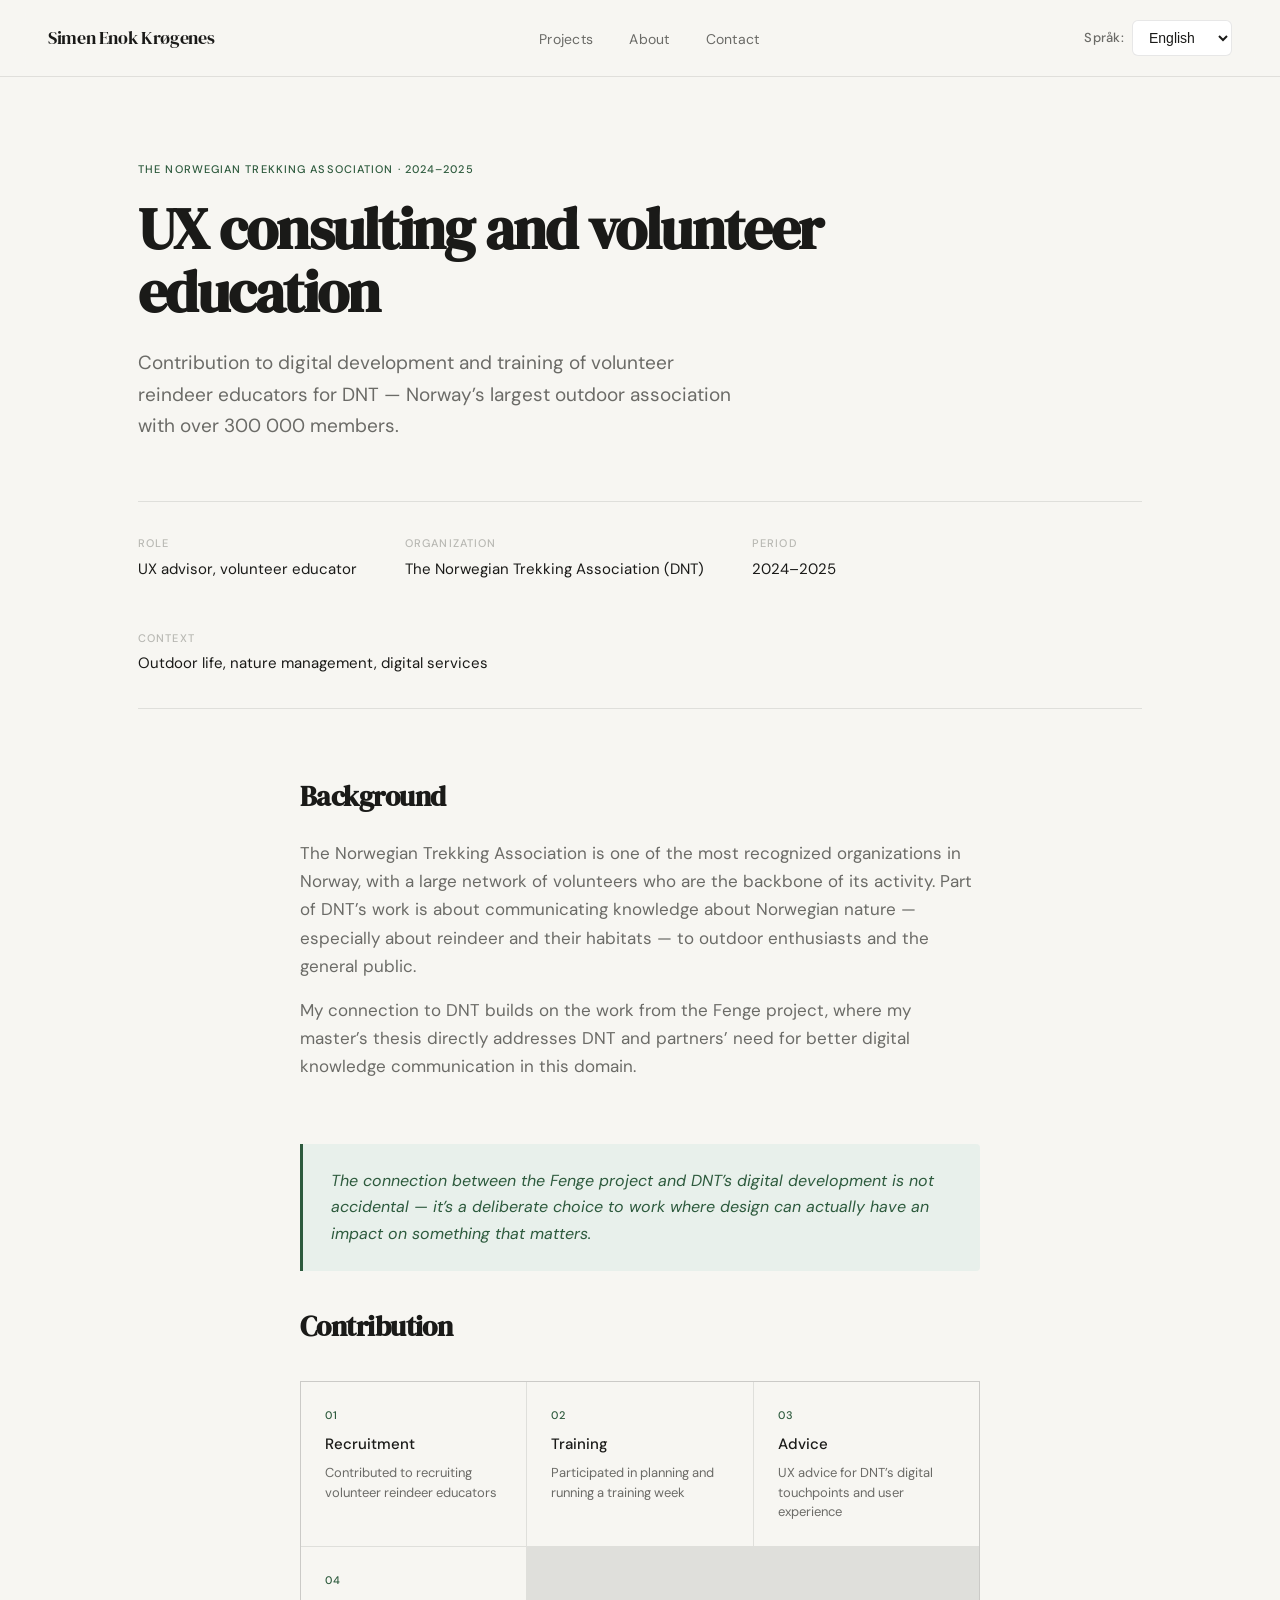
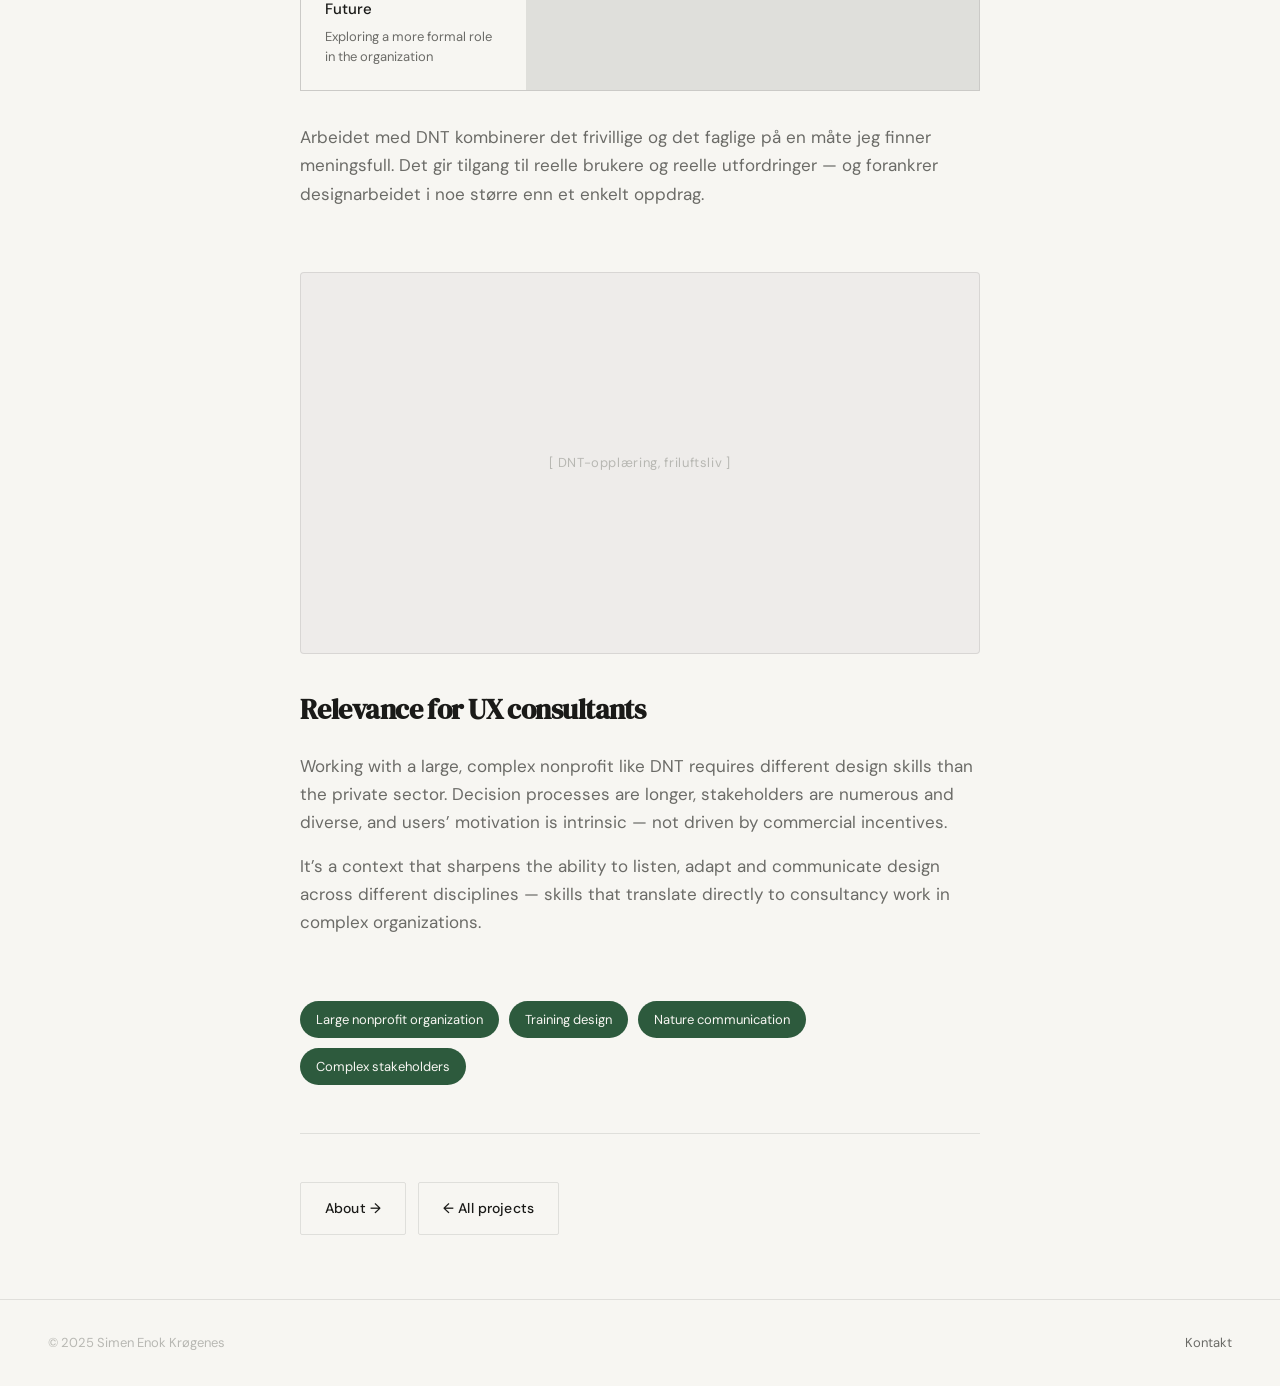
==== dnt.html @ 390863fd "Make language switcher more visible with label and larger select" ====
<!DOCTYPE html>
<html lang="no">
<head>
  <meta charset="UTF-8">
  <meta name="viewport" content="width=device-width, initial-scale=1.0">
  <title data-i18n="case.dnt.title">DNT — Simen Enok Krøgenes</title>
  <link rel="stylesheet" href="style.css">
  <script src="i18n.js" defer></script>
</head>
<body>

<nav>
  <a href="index.html" class="nav-logo">Simen Enok Krøgenes</a>
  <ul class="nav-links">
    <li><a href="index.html" data-i18n="nav.projects">Prosjekter</a></li>
    <li><a href="om-meg.html" data-i18n="nav.about">Om meg</a></li>
    <li><a href="om-meg.html#kontakt" data-i18n="nav.contact">Kontakt</a></li>
  </ul>
  <div class="nav-lang">
    <label for="language-select">Språk:</label>
    <select id="language-select" aria-label="Språk / Language">
      <option value="no" data-i18n="lang.no">Norsk</option>
      <option value="en" data-i18n="lang.en">English</option>
    </select>
  </div>
</nav>

<main>
  <div class="container">

    <section class="case-hero fade-up">
      <span class="case-tag" data-i18n="case.dnt.tag">Den Norske Turistforening · 2024–2025</span>
      <h1 data-i18n="case.dnt.heading">UX-rådgivning og opplæring av frivillige formidlere</h1>
      <p class="lead" data-i18n="case.dnt.lead" data-i18n="case.dnt.lead">
        Bidrag til digital utvikling og opplæring av frivillige villreinformidlere for DNT — Norges største friluftslivsorganisasjon med over 300 000 medlemmer.
      </p>
    </section>

    <div class="case-meta fade-up">
      <div class="meta-item">
        <span class="meta-label" data-i18n="case.dnt.meta.role.label">Rolle</span>
        <span class="meta-value" data-i18n="case.dnt.meta.role.value">UX-rådgiver, frivillig formidler</span>
      </div>
      <div class="meta-item">
        <span class="meta-label" data-i18n="case.dnt.meta.organization.label">Organisasjon</span>
        <span class="meta-value" data-i18n="case.dnt.meta.organization.value">Den Norske Turistforening (DNT)</span>
      </div>
      <div class="meta-item">
        <span class="meta-label" data-i18n="case.dnt.meta.period.label">Periode</span>
        <span class="meta-value" data-i18n="case.dnt.meta.period.value">2024–2025</span>
      </div>
      <div class="meta-item">
        <span class="meta-label" data-i18n="case.dnt.meta.context.label">Kontekst</span>
        <span class="meta-value" data-i18n="case.dnt.meta.context.value">Friluftsliv, naturforvaltning, digitale tjenester</span>
      </div>
    </div>

    <div class="case-content">
      <div class="col">

        <section class="case-section fade-up">
          <h2 data-i18n="case.dnt.section.background">Bakgrunn</h2>
          <p data-i18n="case.dnt.section.background.p1">
            Den Norske Turistforening er en av de mest kjente organisasjonene i Norge, med et stort nettverk av frivillige som er ryggraden i aktiviteten. En del av DNTs arbeid handler om å formidle kunnskap om norsk natur — og særlig om villrein og dens leveområder — til friluftsfolk og allmennheten.
          </p>
          <p data-i18n="case.dnt.section.background.p2">
            Min tilknytning til DNT bygger på arbeidet med Fenge-prosjektet, der masteroppgaven min direkte adresserer behovet DNT og samarbeidspartnere har for bedre digital kunnskapsformidling i dette domenet.
          </p>
        </section>

        <div class="insight fade-up">
          <p data-i18n="case.dnt.insight">Forbindelsen mellom Fenge-prosjektet og DNTs digitale utvikling er ikke tilfeldig — det er et bevisst valg om å jobbe der design faktisk kan ha innvirkning på noe som betyr noe.</p>
        </div>

        <section class="case-section fade-up">
          <h2 data-i18n="case.dnt.section.contribution">Bidrag</h2>

          <div class="process-steps">
            <div class="step">
              <div class="step-num">01</div>
              <div class="step-title" data-i18n="case.dnt.process.recruit">Rekruttering</div>
              <div class="step-desc" data-i18n="case.dnt.process.recruit.desc">Bidro til rekruttering av frivillige villreinformidlere</div>
            </div>
            <div class="step">
              <div class="step-num">02</div>
              <div class="step-title" data-i18n="case.dnt.process.training">Opplæring</div>
              <div class="step-desc" data-i18n="case.dnt.process.training.desc">Deltatt i planlegging og gjennomføring av opplæringsuke</div>
            </div>
            <div class="step">
              <div class="step-num">03</div>
              <div class="step-title" data-i18n="case.dnt.process.advice">Rådgivning</div>
              <div class="step-desc" data-i18n="case.dnt.process.advice.desc">UX-rådgivning for DNTs digitale flater og brukeropplevelse</div>
            </div>
            <div class="step">
              <div class="step-num">04</div>
              <div class="step-title" data-i18n="case.dnt.process.future">Videre</div>
              <div class="step-desc" data-i18n="case.dnt.process.future.desc">Utforsker mer formell rolle i organisasjonen</div>
            </div>
          </div>

          <p>
            Arbeidet med DNT kombinerer det frivillige og det faglige på en måte jeg finner meningsfull. Det gir tilgang til reelle brukere og reelle utfordringer — og forankrer designarbeidet i noe større enn et enkelt oppdrag.
          </p>
        </section>

        <div class="img-block fade-up">[ DNT-opplæring, friluftsliv ]</div>

        <section class="case-section fade-up">
          <h2 data-i18n="case.dnt.section.relevance">Relevans for UX-konsulenter</h2>
          <p data-i18n="case.dnt.relevance.p1">
            Arbeidet med en stor, kompleks ideell organisasjon som DNT krever andre designferdigheter enn privat sektor. Beslutningsprosesser er lengre, interessentene er mange og mangfoldige, og brukernes motivasjon er intrinsisk — ikke drevet av kommersielle insentiver.
          </p>
          <p data-i18n="case.dnt.relevance.p2">
            Det er en kontekst som skjerper evnen til å lytte, tilpasse og kommunisere design på tvers av ulike fagmiljøer — ferdigheter som er direkte overførbare til konsulentarbeid i komplekse organisasjoner.
          </p>
        </section>

        <div class="outcomes fade-up">
          <span class="outcome-pill" data-i18n="case.dnt.outcome.1">Stor ideell organisasjon</span>
          <span class="outcome-pill" data-i18n="case.dnt.outcome.2">Opplæringsdesign</span>
          <span class="outcome-pill" data-i18n="case.dnt.outcome.3">Naturformidling</span>
          <span class="outcome-pill" data-i18n="case.dnt.outcome.4">Komplekse interessenter</span>
        </div>

        <div style="display:flex;gap:12px;margin-top:48px;padding-top:48px;border-top:1px solid var(--line);" class="fade-up">
          <a href="om-meg.html" class="btn btn-ghost" data-i18n="case.dnt.cta.about">Om meg →</a>
          <a href="index.html" class="btn btn-ghost" data-i18n="case.dnt.cta.all">← Alle prosjekter</a>
        </div>

      </div>
    </div>

  </div>
</main>

<footer>
  <p>© 2025 Simen Enok Krøgenes</p>
  <a href="om-meg.html#kontakt">Kontakt</a>
</footer>

</body>
</html>
---- style.css ----
@import url('https://fonts.googleapis.com/css2?family=DM+Sans:ital,opsz,wght@0,9..40,300;0,9..40,400;0,9..40,500;1,9..40,300&family=DM+Serif+Display:ital@0;1&display=swap');

*, *::before, *::after { box-sizing: border-box; margin: 0; padding: 0; }

:root {
  --ink: #1a1a18;
  --ink-muted: #6b6b67;
  --ink-faint: #b8b8b3;
  --paper: #f7f6f2;
  --paper-warm: #eeecea;
  --accent: #2d5a3d;
  --accent-light: #e8f0eb;
  --line: rgba(26,26,24,0.1);
  --serif: 'DM Serif Display', Georgia, serif;
  --sans: 'DM Sans', system-ui, sans-serif;
  --max: 1100px;
  --col: 680px;
}

html { scroll-behavior: smooth; }

body {
  font-family: var(--sans);
  background: var(--paper);
  color: var(--ink);
  font-size: 17px;
  line-height: 1.65;
  -webkit-font-smoothing: antialiased;
}

/* NAV */
nav {
  position: fixed; top: 0; left: 0; right: 0;
  z-index: 100;
  display: flex; align-items: center; justify-content: space-between;
  padding: 20px 48px;
  background: rgba(247,246,242,0.92);
  backdrop-filter: blur(12px);
  border-bottom: 1px solid var(--line);
}

.nav-logo {
  font-family: var(--serif);
  font-size: 18px;
  color: var(--ink);
  text-decoration: none;
  letter-spacing: -0.02em;
}

.nav-links {
  display: flex; gap: 36px; list-style: none;
}

.nav-links a {
  font-size: 14px;
  font-weight: 400;
  color: var(--ink-muted);
  text-decoration: none;
  letter-spacing: 0.02em;
  transition: color 0.2s;
}

.nav-links a:hover { color: var(--ink); }
.nav-links a.active { color: var(--ink); }

.nav-lang {
  display: flex;
  align-items: center;
  gap: 8px;
}

.nav-lang label {
  font-size: 13px;
  font-weight: 500;
  color: var(--ink-muted);
  letter-spacing: 0.02em;
}

.nav-lang select {
  border: 1px solid var(--line);
  border-radius: 6px;
  padding: 8px 12px;
  font-size: 14px;
  background: white;
  color: var(--ink);
  cursor: pointer;
  min-width: 100px;
}

.visually-hidden {
  position: absolute;
  width: 1px;
  height: 1px;
  padding: 0;
  margin: -1px;
  overflow: hidden;
  clip: rect(0 0 0 0);
  white-space: nowrap;
  border: 0;
}

/* LAYOUT */
main { padding-top: 80px; }

.container {
  max-width: var(--max);
  margin: 0 auto;
  padding: 0 48px;
}

.col {
  max-width: var(--col);
}

/* HERO (index) */
.hero {
  padding: 100px 0 80px;
  border-bottom: 1px solid var(--line);
}

.hero-eyebrow {
  font-size: 13px;
  font-weight: 500;
  letter-spacing: 0.1em;
  text-transform: uppercase;
  color: var(--accent);
  margin-bottom: 24px;
}

.hero h1 {
  font-family: var(--serif);
  font-size: clamp(42px, 6vw, 72px);
  line-height: 1.05;
  letter-spacing: -0.03em;
  color: var(--ink);
  margin-bottom: 28px;
  max-width: 800px;
}

.hero h1 em {
  font-style: italic;
  color: var(--accent);
}

.hero-body {
  font-size: 18px;
  line-height: 1.7;
  color: var(--ink-muted);
  max-width: 520px;
  margin-bottom: 40px;
}

/* PROJECTS GRID */
.projects-section {
  padding: 80px 0;
}

.section-label {
  font-size: 12px;
  font-weight: 500;
  letter-spacing: 0.12em;
  text-transform: uppercase;
  color: var(--ink-faint);
  margin-bottom: 40px;
}

.projects-grid {
  display: grid;
  grid-template-columns: repeat(12, 1fr);
  gap: 2px;
}

.project-card {
  background: var(--paper-warm);
  border: 1px solid var(--line);
  padding: 40px;
  text-decoration: none;
  color: var(--ink);
  transition: background 0.25s;
  display: flex;
  flex-direction: column;
  justify-content: space-between;
  min-height: 320px;
  position: relative;
  overflow: hidden;
}

.project-card:hover { background: var(--accent-light); }

.project-card.featured {
  grid-column: span 7;
}

.project-card.secondary {
  grid-column: span 5;
}

.project-card.third {
  grid-column: span 12;
  min-height: 200px;
  flex-direction: row;
  align-items: center;
  gap: 60px;
}

.card-tag {
  font-size: 11px;
  font-weight: 500;
  letter-spacing: 0.1em;
  text-transform: uppercase;
  color: var(--accent);
  background: var(--accent-light);
  padding: 4px 10px;
  border-radius: 2px;
  display: inline-block;
  margin-bottom: 20px;
}

.card-title {
  font-family: var(--serif);
  font-size: clamp(22px, 3vw, 32px);
  line-height: 1.15;
  letter-spacing: -0.02em;
  margin-bottom: 12px;
}

.card-desc {
  font-size: 14px;
  color: var(--ink-muted);
  line-height: 1.6;
  max-width: 380px;
}

.card-arrow {
  display: inline-flex;
  align-items: center;
  gap: 8px;
  font-size: 13px;
  font-weight: 500;
  color: var(--accent);
  margin-top: 28px;
  letter-spacing: 0.01em;
}

.card-arrow svg {
  transition: transform 0.2s;
}

.project-card:hover .card-arrow svg {
  transform: translateX(4px);
}

.card-year {
  font-size: 11px;
  color: var(--ink-faint);
  letter-spacing: 0.05em;
  position: absolute;
  top: 40px;
  right: 40px;
}

/* CASE PAGE */
.case-hero {
  padding: 80px 0 60px;
  border-bottom: 1px solid var(--line);
}

.case-tag {
  font-size: 11px;
  font-weight: 500;
  letter-spacing: 0.1em;
  text-transform: uppercase;
  color: var(--accent);
  margin-bottom: 20px;
  display: block;
}

.case-hero h1 {
  font-family: var(--serif);
  font-size: clamp(34px, 5vw, 58px);
  line-height: 1.08;
  letter-spacing: -0.03em;
  margin-bottom: 24px;
  max-width: 760px;
}

.case-hero .lead {
  font-size: 19px;
  line-height: 1.65;
  color: var(--ink-muted);
  max-width: 600px;
}

.case-meta {
  display: flex;
  gap: 48px;
  padding: 32px 0;
  border-bottom: 1px solid var(--line);
  flex-wrap: wrap;
}

.meta-item {
  display: flex;
  flex-direction: column;
  gap: 4px;
}

.meta-label {
  font-size: 11px;
  font-weight: 500;
  letter-spacing: 0.1em;
  text-transform: uppercase;
  color: var(--ink-faint);
}

.meta-value {
  font-size: 15px;
  color: var(--ink);
  font-weight: 400;
}

/* CASE CONTENT */
.case-content {
  padding: 64px 0;
}

.case-content .col {
  margin: 0 auto;
}

.case-section {
  margin-bottom: 64px;
}

.case-section h2 {
  font-family: var(--serif);
  font-size: 28px;
  letter-spacing: -0.02em;
  margin-bottom: 20px;
  color: var(--ink);
}

.case-section p {
  color: var(--ink-muted);
  margin-bottom: 16px;
}

.case-section p:last-child { margin-bottom: 0; }

/* INSIGHT BLOCK */
.insight {
  background: var(--accent-light);
  border-left: 3px solid var(--accent);
  padding: 24px 28px;
  margin: 32px 0;
  border-radius: 0 4px 4px 0;
}

.insight p {
  color: var(--accent) !important;
  font-size: 16px;
  font-style: italic;
  margin: 0 !important;
}

/* PROCESS STEPS */
.process-steps {
  display: grid;
  grid-template-columns: repeat(auto-fit, minmax(180px, 1fr));
  gap: 1px;
  background: var(--line);
  border: 1px solid var(--line);
  margin: 32px 0;
}

.step {
  background: var(--paper);
  padding: 24px;
}

.step-num {
  font-size: 11px;
  font-weight: 500;
  letter-spacing: 0.1em;
  text-transform: uppercase;
  color: var(--accent);
  margin-bottom: 8px;
}

.step-title {
  font-size: 15px;
  font-weight: 500;
  color: var(--ink);
  margin-bottom: 6px;
}

.step-desc {
  font-size: 13px;
  color: var(--ink-muted);
  line-height: 1.5;
}

/* IMAGE PLACEHOLDER */
.img-block {
  background: var(--paper-warm);
  border: 1px solid var(--line);
  border-radius: 4px;
  aspect-ratio: 16/9;
  display: flex;
  align-items: center;
  justify-content: center;
  margin: 32px 0;
  color: var(--ink-faint);
  font-size: 13px;
  letter-spacing: 0.05em;
}

.img-block.tall { aspect-ratio: 4/3; }

/* OUTCOME PILLS */
.outcomes {
  display: flex;
  flex-wrap: wrap;
  gap: 10px;
  margin: 24px 0;
}

.outcome-pill {
  background: var(--accent);
  color: var(--paper);
  font-size: 13px;
  padding: 8px 16px;
  border-radius: 100px;
  font-weight: 400;
}

/* ABOUT PAGE */
.about-grid {
  display: grid;
  grid-template-columns: 1fr 1fr;
  gap: 80px;
  padding: 80px 0;
  align-items: start;
}

.about-photo {
  background: var(--paper-warm);
  border: 1px solid var(--line);
  aspect-ratio: 3/4;
  border-radius: 4px;
  display: flex;
  align-items: center;
  justify-content: center;
  color: var(--ink-faint);
  font-size: 13px;
}

.about-content h1 {
  font-family: var(--serif);
  font-size: clamp(36px, 4vw, 52px);
  letter-spacing: -0.03em;
  line-height: 1.08;
  margin-bottom: 28px;
}

.about-body {
  font-size: 16px;
  color: var(--ink-muted);
  line-height: 1.75;
  margin-bottom: 20px;
}

.about-divider {
  border: none;
  border-top: 1px solid var(--line);
  margin: 36px 0;
}

.about-facts {
  display: grid;
  grid-template-columns: 1fr 1fr;
  gap: 24px;
}

.fact-label {
  font-size: 11px;
  font-weight: 500;
  letter-spacing: 0.1em;
  text-transform: uppercase;
  color: var(--ink-faint);
  margin-bottom: 4px;
}

.fact-value {
  font-size: 15px;
  color: var(--ink);
}

/* CONTACT */
.contact-section {
  padding: 80px 0 120px;
}

.contact-section h2 {
  font-family: var(--serif);
  font-size: clamp(32px, 4vw, 48px);
  letter-spacing: -0.03em;
  margin-bottom: 16px;
}

.contact-section p {
  color: var(--ink-muted);
  font-size: 17px;
  margin-bottom: 36px;
  max-width: 440px;
}

.contact-links {
  display: flex;
  flex-direction: column;
  gap: 2px;
}

.contact-link {
  display: flex;
  align-items: center;
  justify-content: space-between;
  padding: 20px 24px;
  background: var(--paper-warm);
  border: 1px solid var(--line);
  text-decoration: none;
  color: var(--ink);
  font-size: 15px;
  transition: background 0.2s;
  max-width: 440px;
}

.contact-link:hover { background: var(--accent-light); }

.contact-link-label { font-weight: 400; }
.contact-link-value { color: var(--ink-muted); font-size: 13px; }

/* FOOTER */
footer {
  border-top: 1px solid var(--line);
  padding: 32px 48px;
  display: flex;
  justify-content: space-between;
  align-items: center;
}

footer p {
  font-size: 13px;
  color: var(--ink-faint);
}

footer a {
  font-size: 13px;
  color: var(--ink-muted);
  text-decoration: none;
}

footer a:hover { color: var(--ink); }

/* CTA BUTTON */
.btn {
  display: inline-flex;
  align-items: center;
  gap: 10px;
  background: var(--ink);
  color: var(--paper);
  font-size: 14px;
  font-weight: 500;
  padding: 14px 24px;
  border-radius: 2px;
  text-decoration: none;
  letter-spacing: 0.01em;
  transition: background 0.2s;
}

.btn:hover { background: var(--accent); }

.btn-ghost {
  background: transparent;
  color: var(--ink);
  border: 1px solid var(--line);
}

.btn-ghost:hover { background: var(--paper-warm); color: var(--ink); }

/* ANIMATIONS */
@keyframes fadeUp {
  from { opacity: 0; transform: translateY(20px); }
  to   { opacity: 1; transform: translateY(0); }
}

.fade-up {
  animation: fadeUp 0.6s ease forwards;
}

.fade-up:nth-child(2) { animation-delay: 0.1s; }
.fade-up:nth-child(3) { animation-delay: 0.2s; }
.fade-up:nth-child(4) { animation-delay: 0.3s; }

/* RESPONSIVE */
@media (max-width: 900px) {
  nav { padding: 16px 24px; }
  .container { padding: 0 24px; }
  .hero { padding: 60px 0 48px; }
  .project-card.featured,
  .project-card.secondary,
  .project-card.third { grid-column: span 12; }
  .project-card.third { flex-direction: column; min-height: 280px; gap: 24px; }
  .about-grid { grid-template-columns: 1fr; gap: 40px; }
  footer { flex-direction: column; gap: 12px; text-align: center; }
}

@media (max-width: 600px) {
  .nav-links { display: none; }
  .case-meta { gap: 28px; }
  .about-facts { grid-template-columns: 1fr; }
}
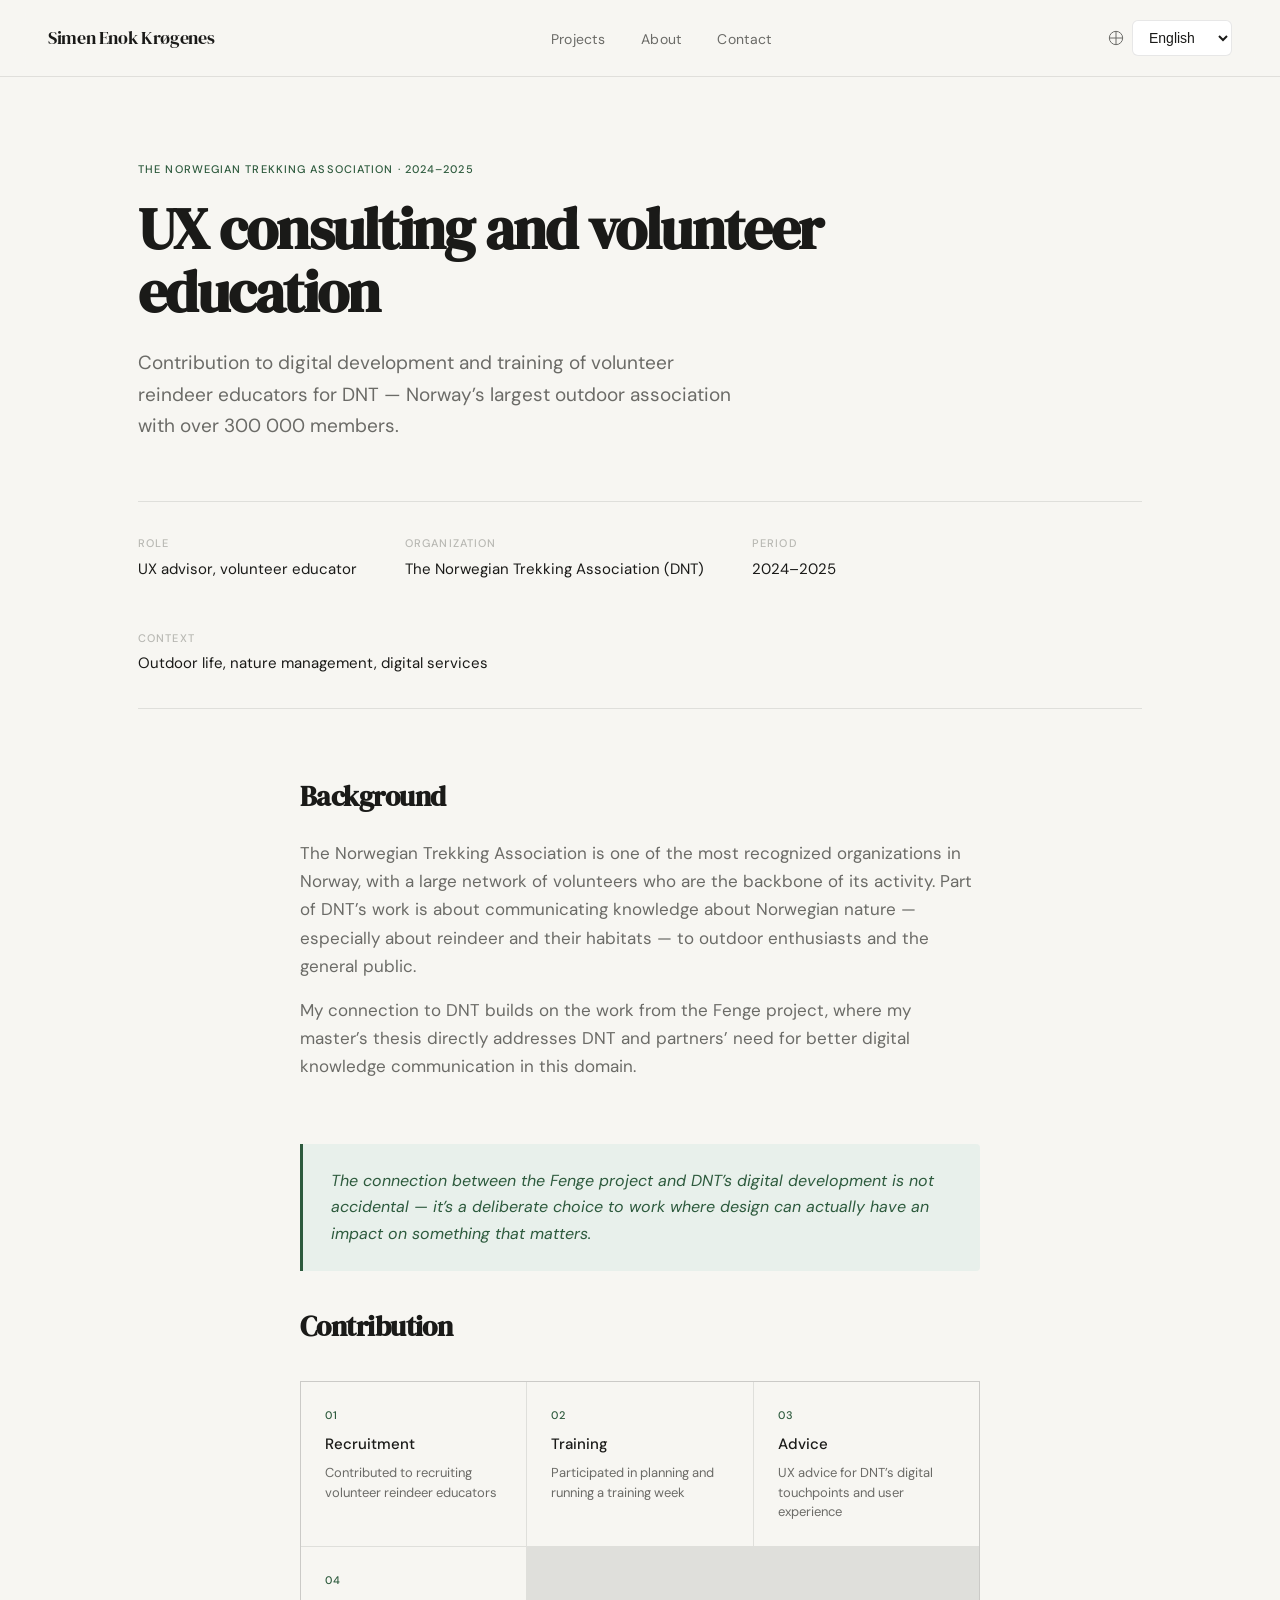
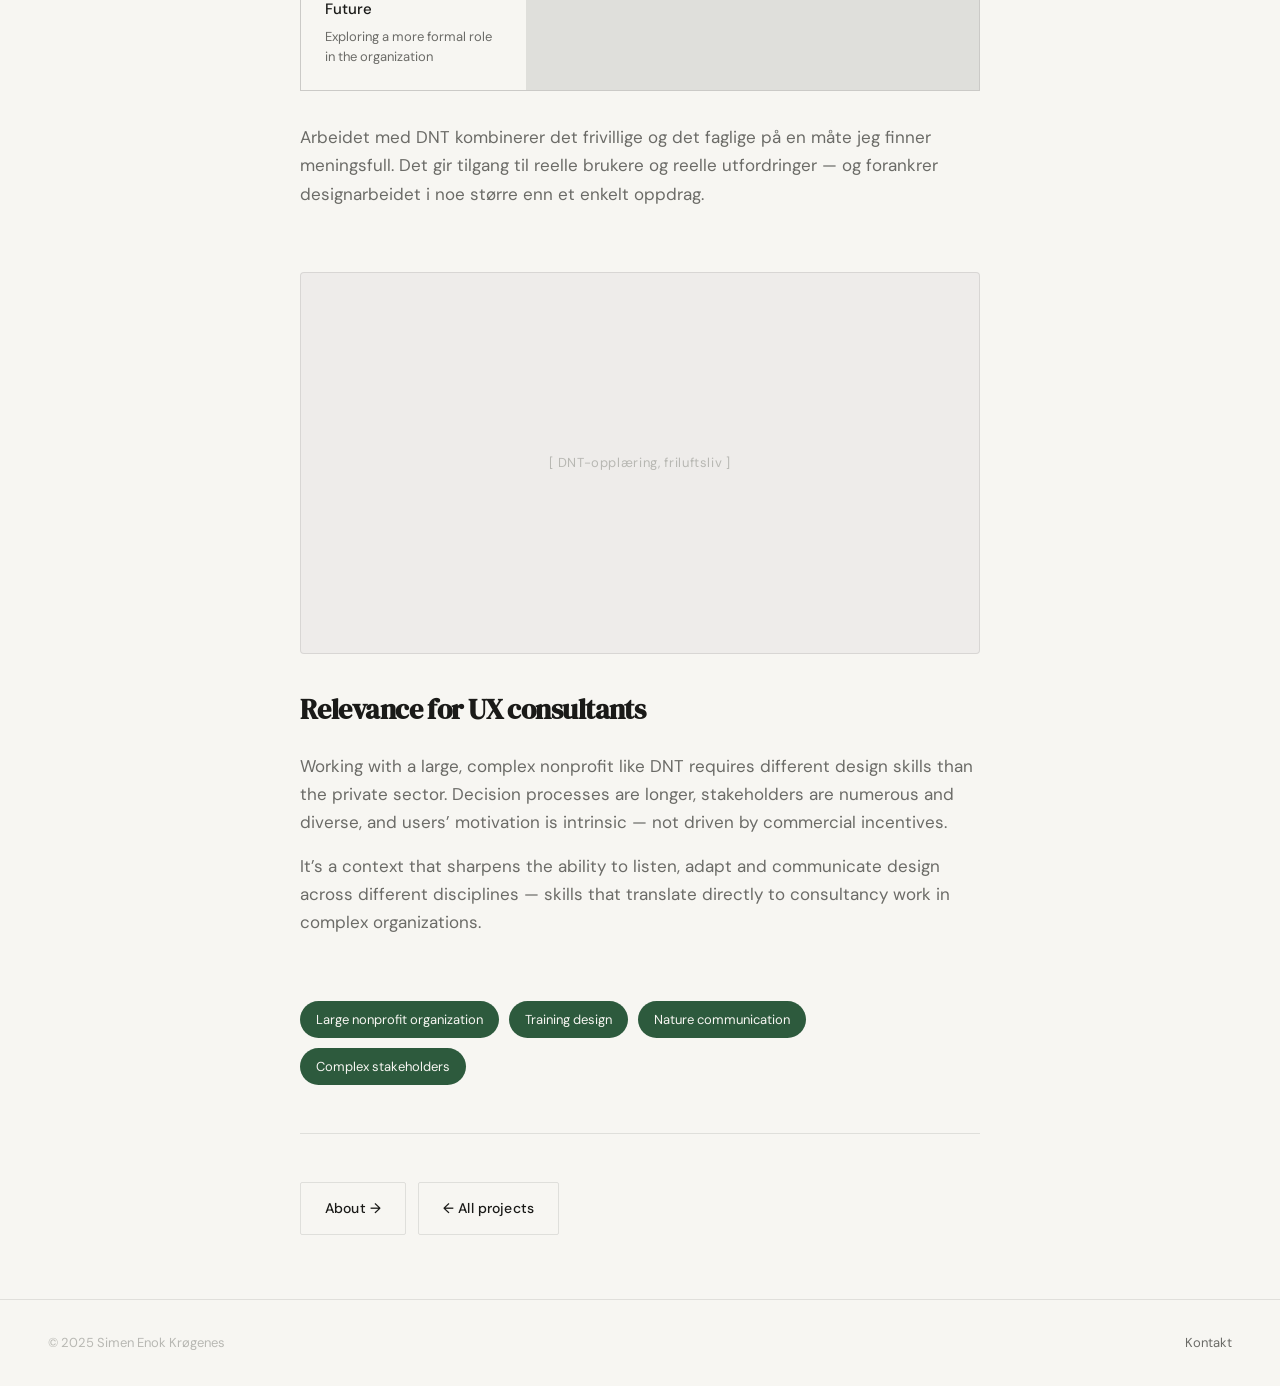
==== commit bafdcb17: "Replace language label with globe icon and add more right padding to select" ====
--- a/dnt.html
+++ b/dnt.html
@@ -17,7 +17,10 @@
     <li><a href="om-meg.html#kontakt" data-i18n="nav.contact">Kontakt</a></li>
   </ul>
   <div class="nav-lang">
-    <label for="language-select">Språk:</label>
+    <svg width="16" height="16" viewBox="0 0 24 24" fill="none" xmlns="http://www.w3.org/2000/svg" aria-hidden="true">
+      <circle cx="12" cy="12" r="10" stroke="currentColor" stroke-width="1.5"/>
+      <path d="M12 2v20M2 12h20" stroke="currentColor" stroke-width="1.5"/>
+    </svg>
     <select id="language-select" aria-label="Språk / Language">
       <option value="no" data-i18n="lang.no">Norsk</option>
       <option value="en" data-i18n="lang.en">English</option>
--- a/style.css
+++ b/style.css
@@ -69,17 +69,14 @@
   gap: 8px;
 }
 
-.nav-lang label {
-  font-size: 13px;
-  font-weight: 500;
-  color: var(--ink-muted);
-  letter-spacing: 0.02em;
+.nav-lang svg {
+  color: var(--ink-muted);
 }
 
 .nav-lang select {
   border: 1px solid var(--line);
   border-radius: 6px;
-  padding: 8px 12px;
+  padding: 8px 16px 8px 12px;
   font-size: 14px;
   background: white;
   color: var(--ink);
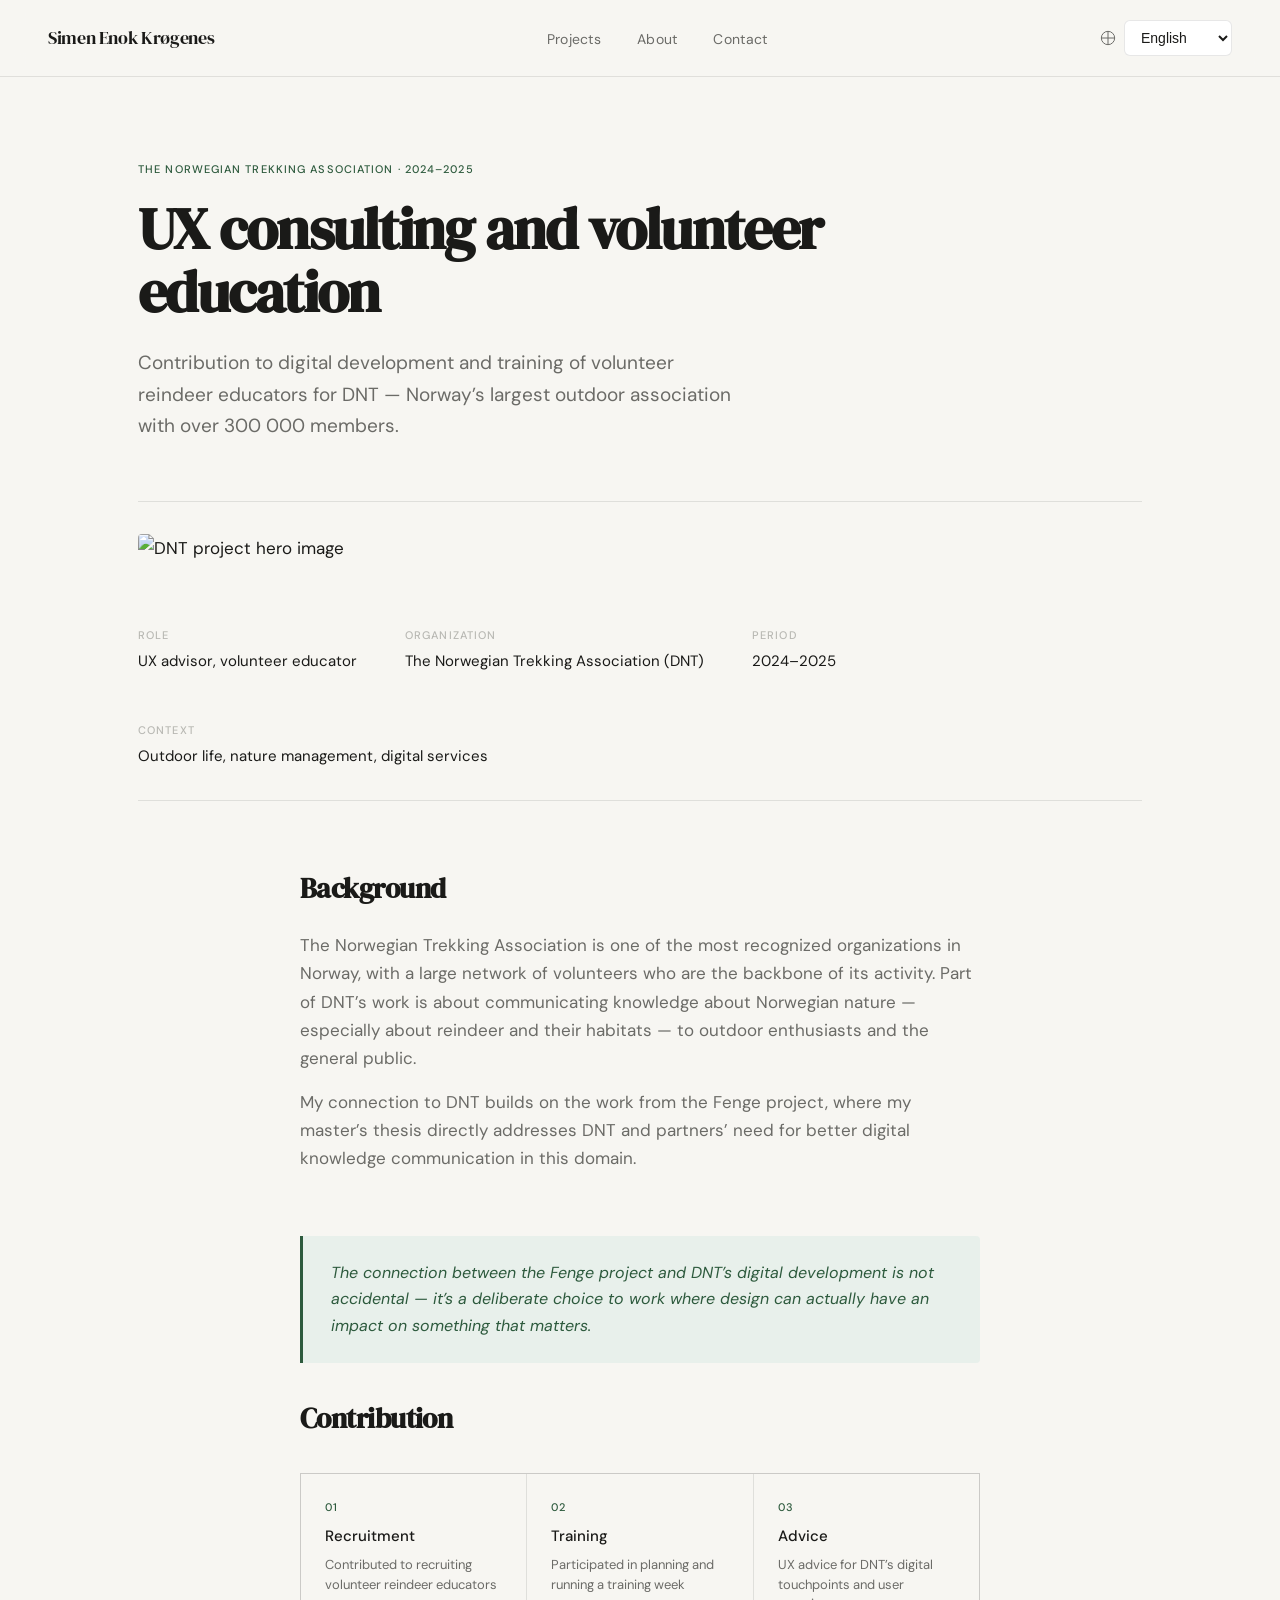
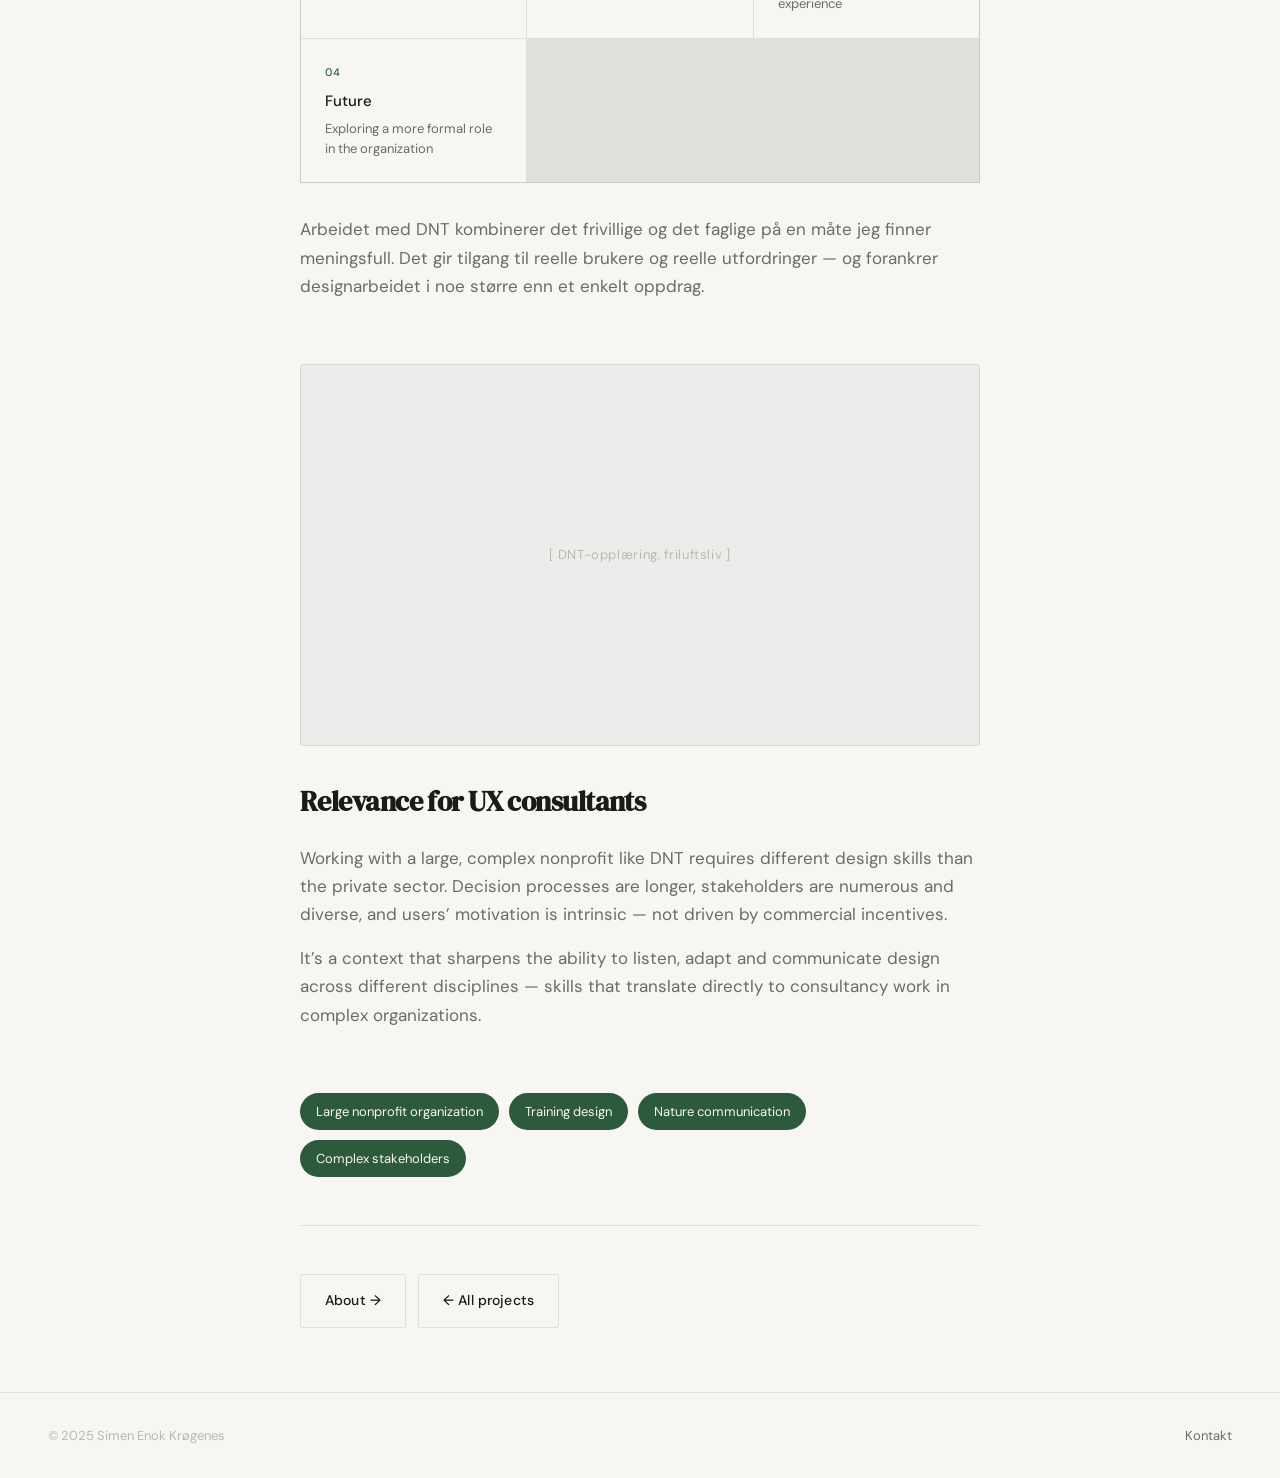
==== commit c83d8471: "Add hero images to project pages above meta descriptions" ====
--- a/dnt.html
+++ b/dnt.html
@@ -38,7 +38,9 @@
         Bidrag til digital utvikling og opplæring av frivillige villreinformidlere for DNT — Norges største friluftslivsorganisasjon med over 300 000 medlemmer.
       </p>
     </section>
-
+    <div class="case-hero-image fade-up">
+      <img src="https://via.placeholder.com/800x400/2d5a3d/ffffff?text=DNT+Hero+Image" alt="DNT project hero image" loading="lazy">
+    </div>
     <div class="case-meta fade-up">
       <div class="meta-item">
         <span class="meta-label" data-i18n="case.dnt.meta.role.label">Rolle</span>
--- a/style.css
+++ b/style.css
@@ -81,7 +81,7 @@
   background: white;
   color: var(--ink);
   cursor: pointer;
-  min-width: 100px;
+  min-width: 108px;
 }
 
 .visually-hidden {
@@ -413,6 +413,19 @@
 }
 
 .img-block.tall { aspect-ratio: 4/3; }
+
+/* CASE HERO IMAGE */
+.case-hero-image {
+  margin: 32px 0;
+  border-radius: 4px;
+  overflow: hidden;
+}
+
+.case-hero-image img {
+  width: 100%;
+  height: auto;
+  display: block;
+}
 
 /* OUTCOME PILLS */
 .outcomes {
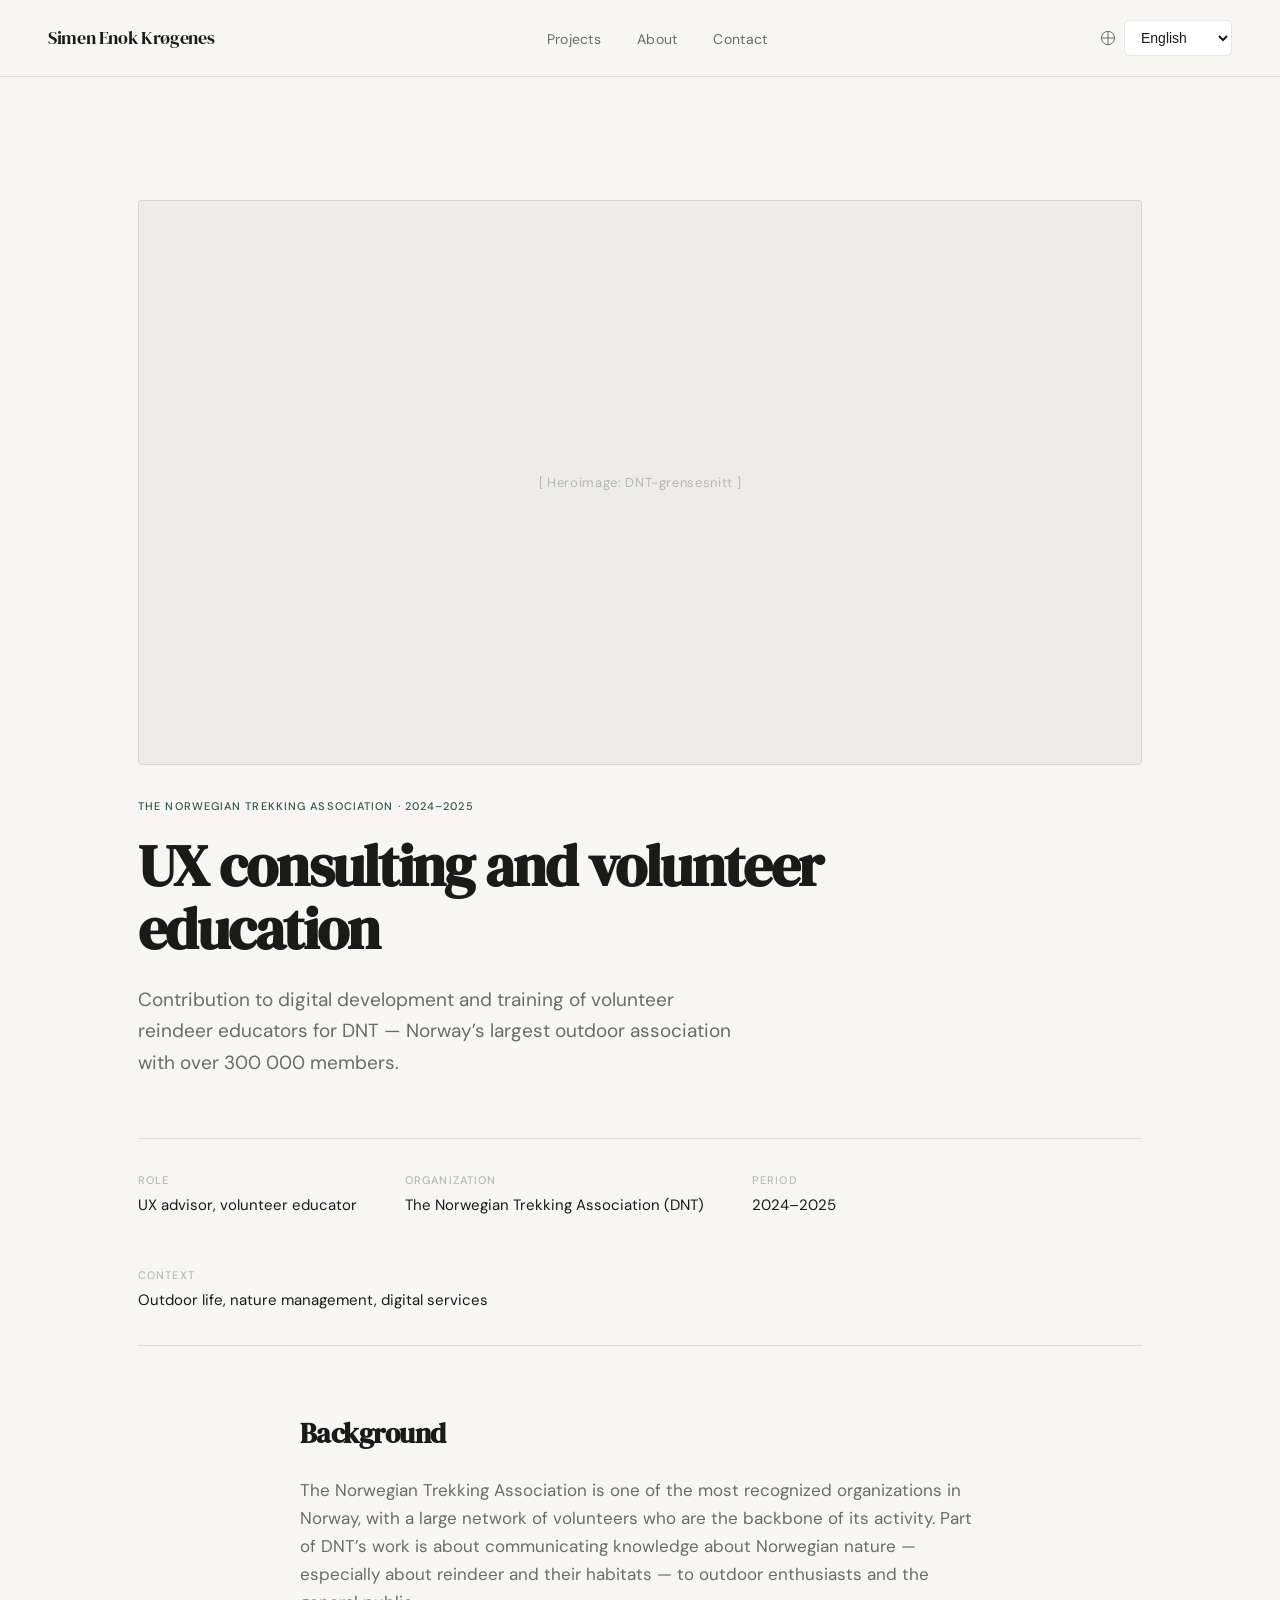
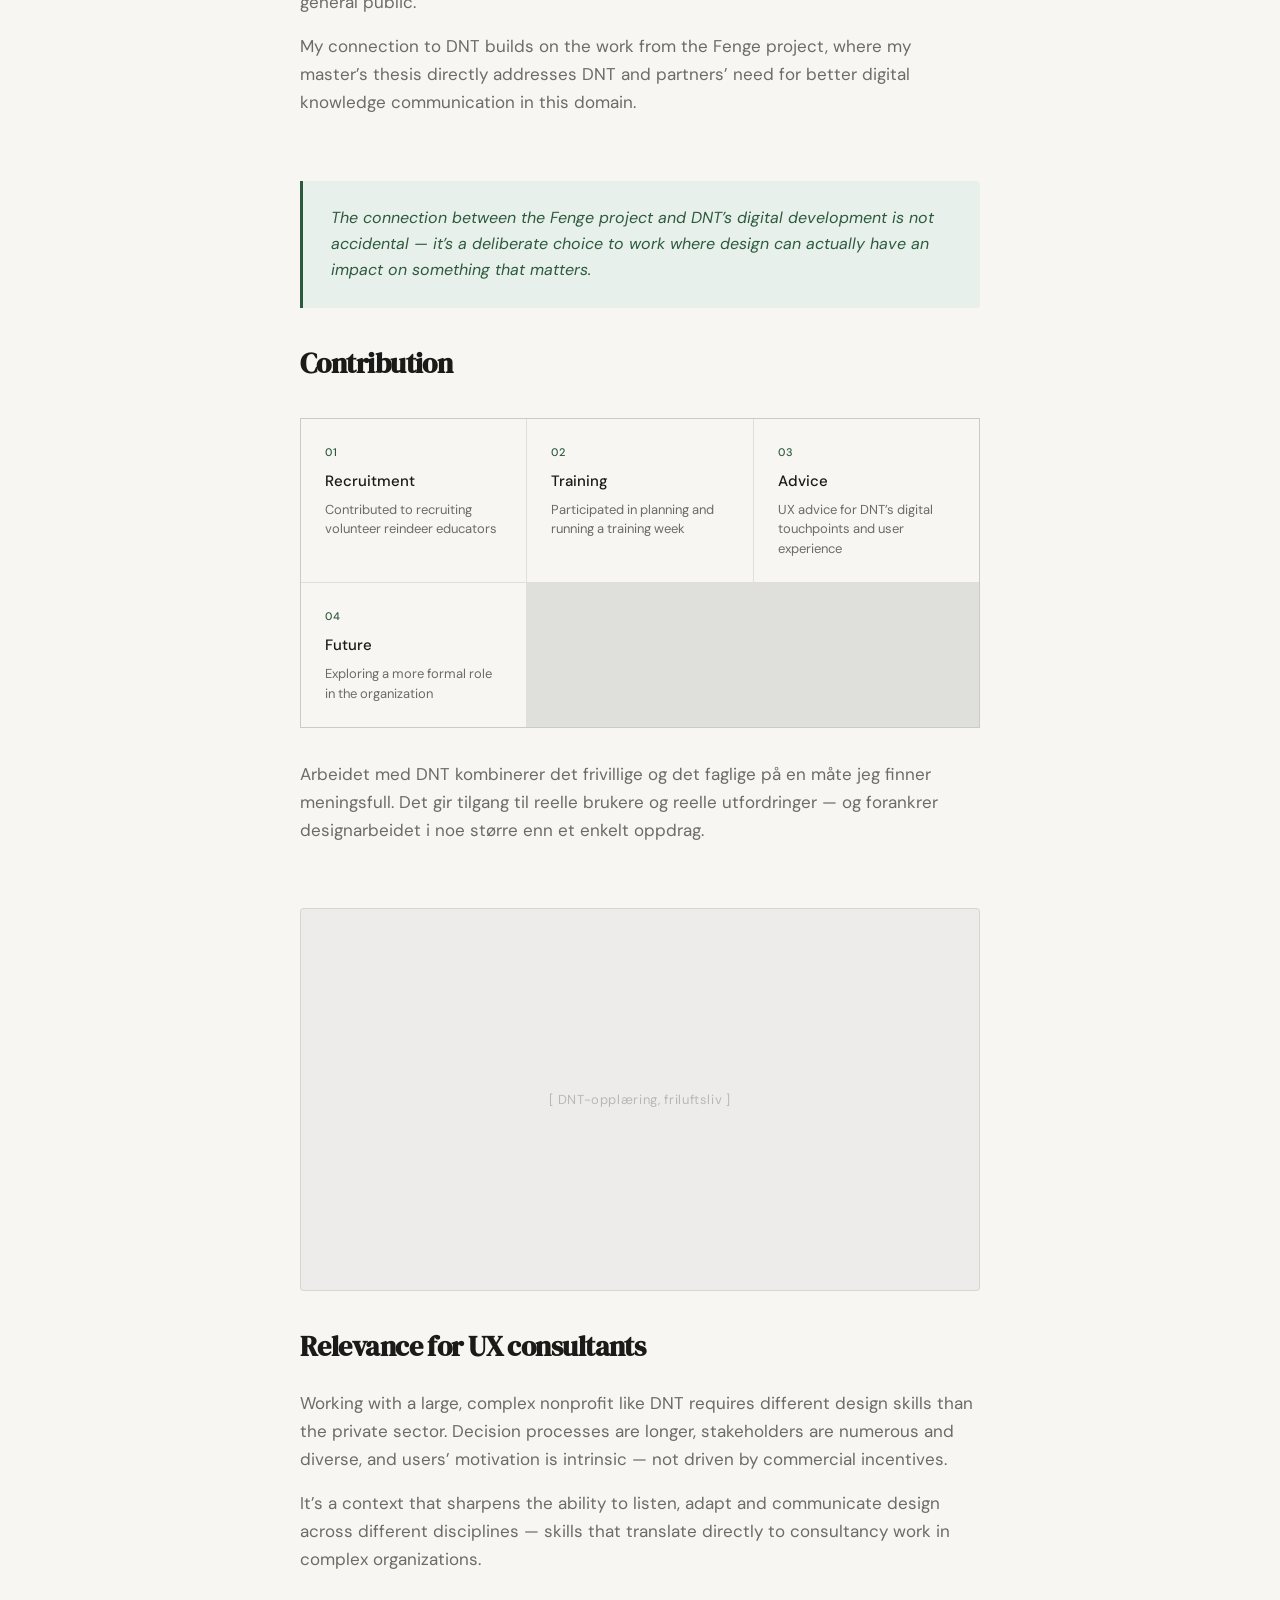
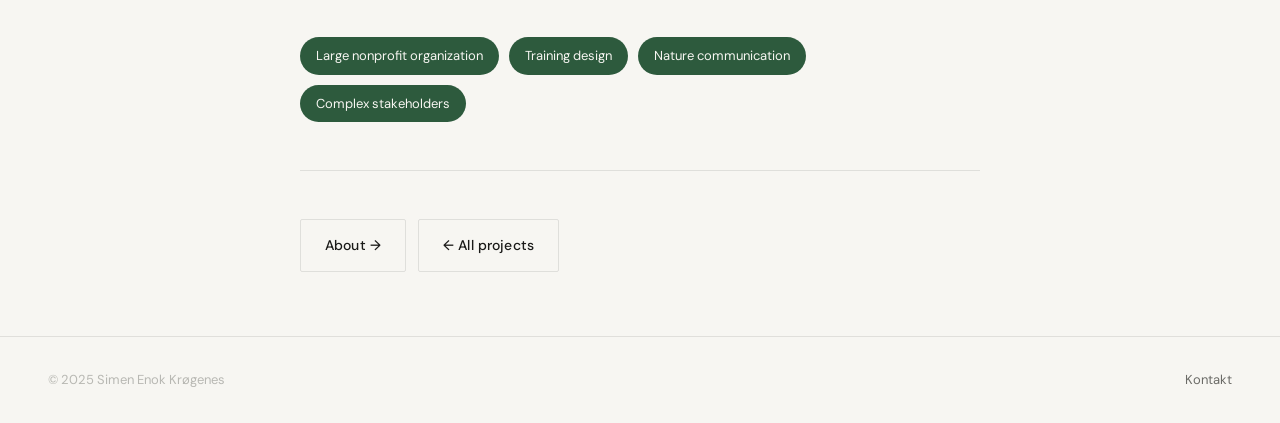
==== commit f51c6146: "Replace hero images with img-block placeholders on project pages" ====
--- a/dnt.html
+++ b/dnt.html
@@ -32,15 +32,15 @@
   <div class="container">
 
     <section class="case-hero fade-up">
+      <div class="case-hero-image">
+        <div class="img-block fade-up">[ Heroimage: DNT-grensesnitt ]</div>
+      </div>
       <span class="case-tag" data-i18n="case.dnt.tag">Den Norske Turistforening · 2024–2025</span>
       <h1 data-i18n="case.dnt.heading">UX-rådgivning og opplæring av frivillige formidlere</h1>
-      <p class="lead" data-i18n="case.dnt.lead" data-i18n="case.dnt.lead">
+      <p class="lead" data-i18n="case.dnt.lead">
         Bidrag til digital utvikling og opplæring av frivillige villreinformidlere for DNT — Norges største friluftslivsorganisasjon med over 300 000 medlemmer.
       </p>
     </section>
-    <div class="case-hero-image fade-up">
-      <img src="https://via.placeholder.com/800x400/2d5a3d/ffffff?text=DNT+Hero+Image" alt="DNT project hero image" loading="lazy">
-    </div>
     <div class="case-meta fade-up">
       <div class="meta-item">
         <span class="meta-label" data-i18n="case.dnt.meta.role.label">Rolle</span>
--- a/style.css
+++ b/style.css
@@ -416,9 +416,13 @@
 
 /* CASE HERO IMAGE */
 .case-hero-image {
-  margin: 32px 0;
+  margin: 40px 0 32px;
   border-radius: 4px;
   overflow: hidden;
+}
+
+.case-hero-image .img-block {
+  margin: 0;
 }
 
 .case-hero-image img {
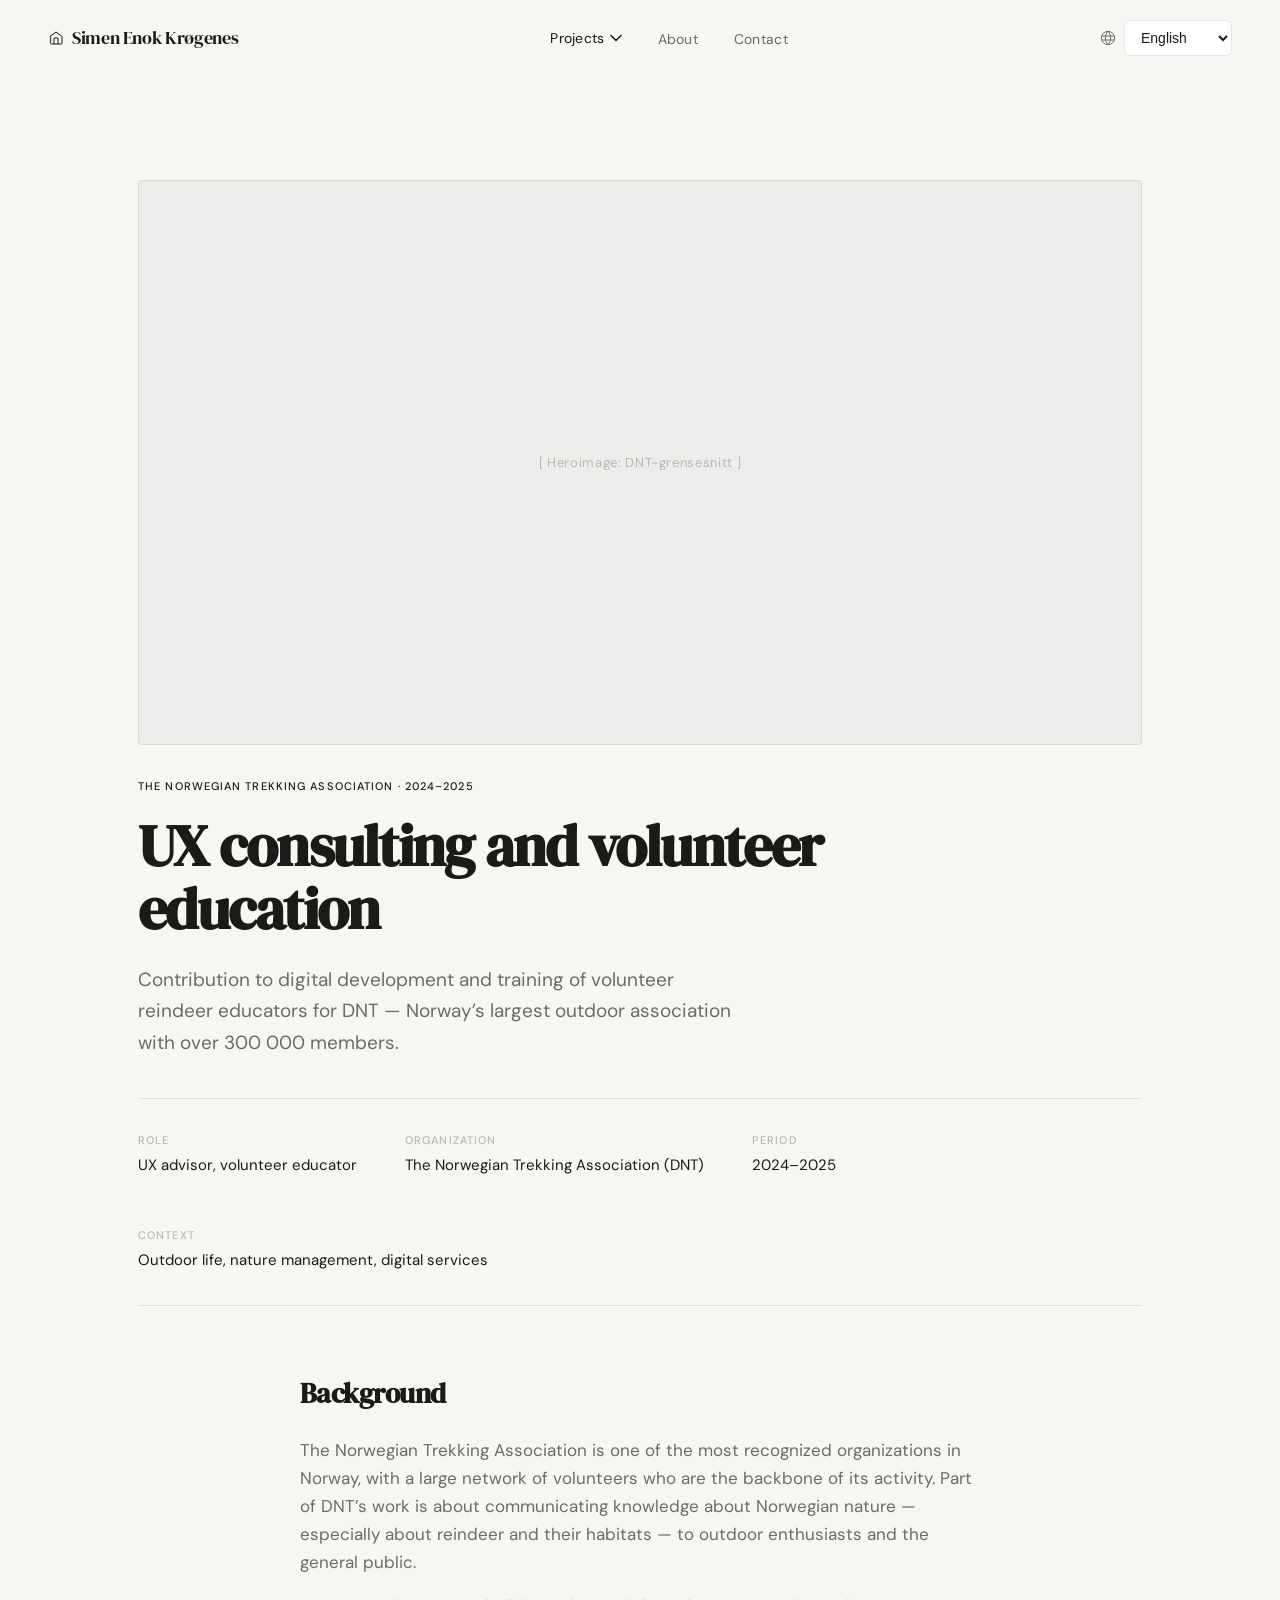
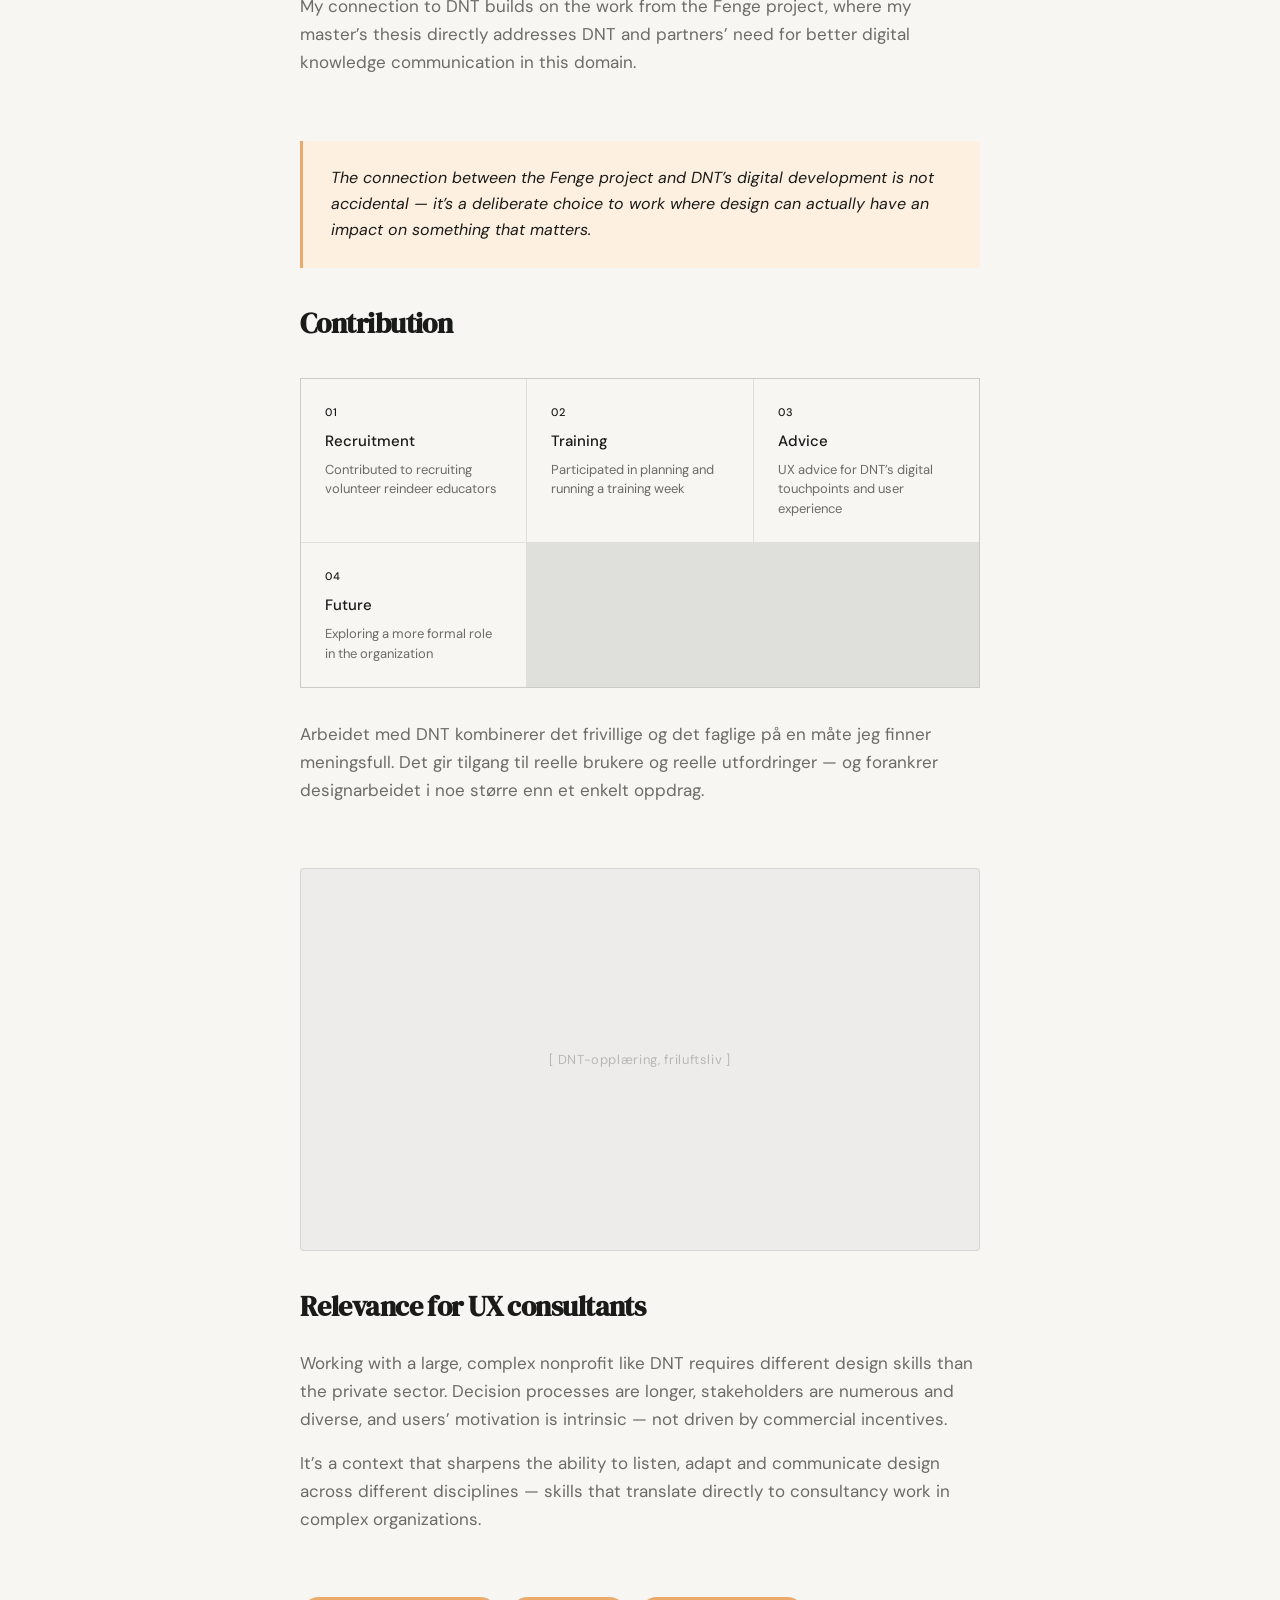
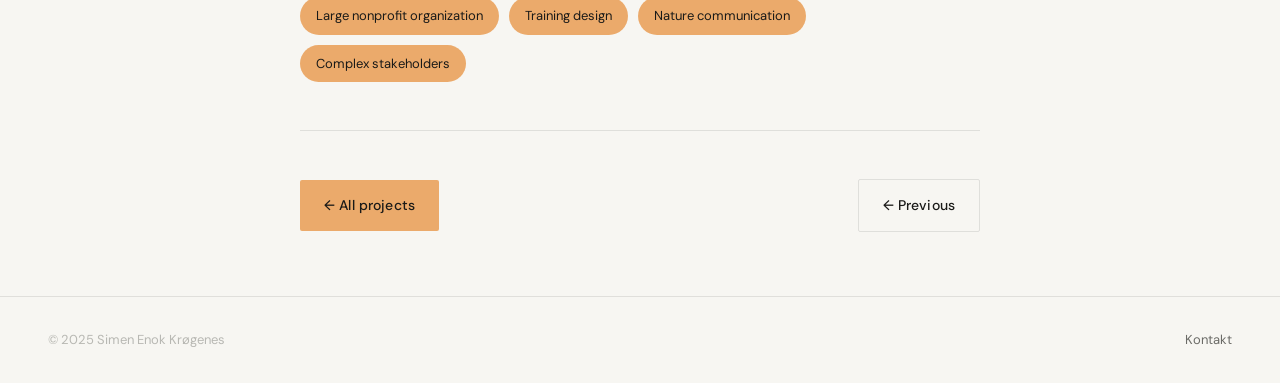
==== commit 421b91af: "Add nav dropdown, accent color rebrand, i18n improvements and home icon - Rebrand accent color from " ====
--- a/dnt.html
+++ b/dnt.html
@@ -6,20 +6,52 @@
   <title data-i18n="case.dnt.title">DNT — Simen Enok Krøgenes</title>
   <link rel="stylesheet" href="style.css">
   <script src="i18n.js" defer></script>
+  <script src="nav.js" defer></script>
 </head>
 <body>
 
 <nav>
-  <a href="index.html" class="nav-logo">Simen Enok Krøgenes</a>
+  <a href="index.html" class="nav-logo">
+    <svg width="16" height="16" viewBox="0 0 24 24" fill="none" xmlns="http://www.w3.org/2000/svg" aria-hidden="true">
+      <path d="M3 9.5L12 3L21 9.5V20a1 1 0 0 1-1 1H5a1 1 0 0 1-1-1V9.5Z" stroke="currentColor" stroke-width="1.5" stroke-linejoin="round"/>
+      <path d="M9 21V12h6v9" stroke="currentColor" stroke-width="1.5" stroke-linejoin="round"/>
+    </svg>
+    Simen Enok Krøgenes
+  </a>
   <ul class="nav-links">
-    <li><a href="index.html" data-i18n="nav.projects">Prosjekter</a></li>
+    <li class="nav-item-dropdown">
+      <button class="nav-dropdown-btn active" aria-expanded="false" aria-haspopup="true">
+        <span data-i18n="nav.projects">Prosjekter</span>
+        <svg class="nav-chevron" width="12" height="8" viewBox="0 0 12 8" fill="none" aria-hidden="true">
+          <path d="M1 1.5L6 6.5L11 1.5" stroke="currentColor" stroke-width="1.5" stroke-linecap="round" stroke-linejoin="round"/>
+        </svg>
+      </button>
+      <div class="nav-dropdown" role="menu">
+        <a href="fenge.html" class="nav-dropdown-item" role="menuitem">
+          <span class="nav-dd-tag" data-i18n="nav.dd.fenge.tag">Masteroppgave · Natur</span>
+          <span class="nav-dd-name">Fenge</span>
+          <span class="nav-dd-desc" data-i18n="nav.dd.fenge.desc">Digital læring for villreinforvaltning</span>
+        </a>
+        <a href="storebrand.html" class="nav-dropdown-item" role="menuitem">
+          <span class="nav-dd-tag" data-i18n="nav.dd.storebrand.tag">Pensjon · Forsikring</span>
+          <span class="nav-dd-name">Storebrand</span>
+          <span class="nav-dd-desc" data-i18n="nav.dd.storebrand.desc">Innsiktsarbeid og brukeropplevelse</span>
+        </a>
+        <a href="dnt.html" class="nav-dropdown-item" role="menuitem">
+          <span class="nav-dd-tag" data-i18n="nav.dd.dnt.tag">Friluftsliv · Frivillig</span>
+          <span class="nav-dd-name">DNT</span>
+          <span class="nav-dd-desc" data-i18n="nav.dd.dnt.desc">UX-rådgivning og opplæring</span>
+        </a>
+      </div>
+    </li>
     <li><a href="om-meg.html" data-i18n="nav.about">Om meg</a></li>
     <li><a href="om-meg.html#kontakt" data-i18n="nav.contact">Kontakt</a></li>
   </ul>
   <div class="nav-lang">
     <svg width="16" height="16" viewBox="0 0 24 24" fill="none" xmlns="http://www.w3.org/2000/svg" aria-hidden="true">
       <circle cx="12" cy="12" r="10" stroke="currentColor" stroke-width="1.5"/>
-      <path d="M12 2v20M2 12h20" stroke="currentColor" stroke-width="1.5"/>
+      <path d="M12 2C9.5 5 8 8.3 8 12s1.5 7 4 10M12 2c2.5 3 4 6.3 4 10s-1.5 7-4 10" stroke="currentColor" stroke-width="1.5"/>
+      <path d="M2.5 9h19M2.5 15h19" stroke="currentColor" stroke-width="1.5"/>
     </svg>
     <select id="language-select" aria-label="Språk / Language">
       <option value="no" data-i18n="lang.no">Norsk</option>
@@ -127,9 +159,11 @@
           <span class="outcome-pill" data-i18n="case.dnt.outcome.4">Komplekse interessenter</span>
         </div>
 
-        <div style="display:flex;gap:12px;margin-top:48px;padding-top:48px;border-top:1px solid var(--line);" class="fade-up">
-          <a href="om-meg.html" class="btn btn-ghost" data-i18n="case.dnt.cta.about">Om meg →</a>
-          <a href="index.html" class="btn btn-ghost" data-i18n="case.dnt.cta.all">← Alle prosjekter</a>
+        <div class="case-nav fade-up">
+          <a href="index.html" class="btn btn-accent" data-i18n="case.nav.all">← Alle prosjekter</a>
+          <div class="case-nav-right">
+            <a href="storebrand.html" class="btn btn-ghost" data-i18n="case.nav.prev">← Forrige</a>
+          </div>
         </div>
 
       </div>
--- a/style.css
+++ b/style.css
@@ -8,8 +8,8 @@
   --ink-faint: #b8b8b3;
   --paper: #f7f6f2;
   --paper-warm: #eeecea;
-  --accent: #2d5a3d;
-  --accent-light: #e8f0eb;
+  --accent: #EBAA6B;
+  --accent-light: #fdf0e0;
   --line: rgba(26,26,24,0.1);
   --serif: 'DM Serif Display', Georgia, serif;
   --sans: 'DM Sans', system-ui, sans-serif;
@@ -36,10 +36,12 @@
   padding: 20px 48px;
   background: rgba(247,246,242,0.92);
   backdrop-filter: blur(12px);
-  border-bottom: 1px solid var(--line);
 }
 
 .nav-logo {
+  display: flex;
+  align-items: center;
+  gap: 8px;
   font-family: var(--serif);
   font-size: 18px;
   color: var(--ink);
@@ -62,6 +64,120 @@
 
 .nav-links a:hover { color: var(--ink); }
 .nav-links a.active { color: var(--ink); }
+
+/* NAV DROPDOWN */
+.nav-item-dropdown {
+  position: relative;
+  display: flex;
+  align-items: center;
+}
+
+.nav-dropdown-btn {
+  display: flex;
+  align-items: center;
+  gap: 5px;
+  font-size: 14px;
+  font-weight: 400;
+  color: var(--ink-muted);
+  letter-spacing: 0.02em;
+  background: none;
+  border: none;
+  outline: none;
+  padding: 0;
+  margin: 0;
+  cursor: pointer;
+  font-family: var(--sans);
+  line-height: 1;
+  transition: color 0.2s;
+  vertical-align: middle;
+}
+
+.nav-dropdown-btn:hover,
+.nav-dropdown-btn.active,
+.nav-item-dropdown:hover .nav-dropdown-btn {
+  color: var(--ink);
+}
+
+.nav-chevron {
+  transition: transform 0.2s ease;
+  flex-shrink: 0;
+}
+
+.nav-item-dropdown:hover .nav-chevron,
+.nav-item-dropdown.open .nav-chevron {
+  transform: rotate(180deg);
+}
+
+.nav-dropdown {
+  position: absolute;
+  top: calc(100% + 20px);
+  left: 50%;
+  transform: translateX(-50%) translateY(-6px);
+  min-width: 260px;
+  background: var(--paper);
+  border: 1px solid var(--line);
+  border-radius: 8px;
+  box-shadow: 0 12px 32px rgba(26,26,24,0.12), 0 2px 8px rgba(26,26,24,0.06);
+  padding: 6px;
+  opacity: 0;
+  pointer-events: none;
+  transition: opacity 0.16s ease, transform 0.16s ease;
+  z-index: 200;
+}
+
+/* invisible bridge so hovering into menu doesn't close it */
+.nav-dropdown::before {
+  content: '';
+  position: absolute;
+  top: -24px;
+  left: 0;
+  right: 0;
+  height: 24px;
+}
+
+.nav-item-dropdown:hover .nav-dropdown,
+.nav-item-dropdown.open .nav-dropdown {
+  opacity: 1;
+  pointer-events: auto;
+  transform: translateX(-50%) translateY(0);
+}
+
+.nav-dropdown-item {
+  display: flex;
+  flex-direction: column;
+  gap: 2px;
+  padding: 10px 14px;
+  border-radius: 5px;
+  text-decoration: none;
+  color: var(--ink);
+  transition: background 0.14s;
+}
+
+.nav-dropdown-item:hover {
+  background: var(--accent-light);
+}
+
+.nav-dd-tag {
+  font-size: 10px;
+  font-weight: 500;
+  letter-spacing: 0.1em;
+  text-transform: uppercase;
+  color: var(--ink-faint);
+}
+
+.nav-dd-name {
+  font-family: var(--serif);
+  font-size: 16px;
+  letter-spacing: -0.02em;
+  color: var(--ink);
+  line-height: 1.2;
+}
+
+.nav-dd-desc {
+  font-size: 12px;
+  color: var(--ink-muted);
+  line-height: 1.45;
+}
 
 .nav-lang {
   display: flex;
@@ -111,8 +227,8 @@
 
 /* HERO (index) */
 .hero {
+  background: var(--accent);
   padding: 100px 0 80px;
-  border-bottom: 1px solid var(--line);
 }
 
 .hero-eyebrow {
@@ -120,7 +236,7 @@
   font-weight: 500;
   letter-spacing: 0.1em;
   text-transform: uppercase;
-  color: var(--accent);
+  color: rgba(26,26,24,0.6);
   margin-bottom: 24px;
 }
 
@@ -136,13 +252,13 @@
 
 .hero h1 em {
   font-style: italic;
-  color: var(--accent);
+  color: rgba(26,26,24,0.55);
 }
 
 .hero-body {
   font-size: 18px;
   line-height: 1.7;
-  color: var(--ink-muted);
+  color: rgba(26,26,24,0.7);
   max-width: 520px;
   margin-bottom: 40px;
 }
@@ -163,8 +279,8 @@
 
 .projects-grid {
   display: grid;
-  grid-template-columns: repeat(12, 1fr);
-  gap: 2px;
+  grid-template-columns: repeat(2, 1fr);
+  gap: 16px;
 }
 
 .project-card {
@@ -184,20 +300,13 @@
 
 .project-card:hover { background: var(--accent-light); }
 
-.project-card.featured {
-  grid-column: span 7;
-}
-
-.project-card.secondary {
-  grid-column: span 5;
-}
-
 .project-card.third {
-  grid-column: span 12;
-  min-height: 200px;
-  flex-direction: row;
-  align-items: center;
-  gap: 60px;
+  grid-column: 1 / -1;
+}
+
+.project-card.third .img-block,
+.project-card.third > img {
+  aspect-ratio: 32/9;
 }
 
 .card-tag {
@@ -205,7 +314,7 @@
   font-weight: 500;
   letter-spacing: 0.1em;
   text-transform: uppercase;
-  color: var(--accent);
+  color: var(--ink);
   background: var(--accent-light);
   padding: 4px 10px;
   border-radius: 2px;
@@ -234,7 +343,7 @@
   gap: 8px;
   font-size: 13px;
   font-weight: 500;
-  color: var(--accent);
+  color: var(--ink);
   margin-top: 28px;
   letter-spacing: 0.01em;
 }
@@ -251,14 +360,14 @@
   font-size: 11px;
   color: var(--ink-faint);
   letter-spacing: 0.05em;
-  position: absolute;
-  top: 40px;
-  right: 40px;
+  display: block;
+  text-align: right;
+  margin-bottom: 12px;
 }
 
 /* CASE PAGE */
 .case-hero {
-  padding: 80px 0 60px;
+  padding: 60px 0 40px;
   border-bottom: 1px solid var(--line);
 }
 
@@ -267,7 +376,7 @@
   font-weight: 500;
   letter-spacing: 0.1em;
   text-transform: uppercase;
-  color: var(--accent);
+  color: var(--ink);
   margin-bottom: 20px;
   display: block;
 }
@@ -316,6 +425,17 @@
   font-weight: 400;
 }
 
+/* FIGURE / CAPTION */
+figure {
+  margin: 0;
+}
+
+figcaption {
+  margin-top: 8px;
+  font-size: 13px;
+  color: var(--ink-subtle, #888);
+}
+
 /* CASE CONTENT */
 .case-content {
   padding: 64px 0;
@@ -354,7 +474,7 @@
 }
 
 .insight p {
-  color: var(--accent) !important;
+  color: var(--ink) !important;
   font-size: 16px;
   font-style: italic;
   margin: 0 !important;
@@ -380,7 +500,7 @@
   font-weight: 500;
   letter-spacing: 0.1em;
   text-transform: uppercase;
-  color: var(--accent);
+  color: var(--ink);
   margin-bottom: 8px;
 }
 
@@ -414,6 +534,21 @@
 
 .img-block.tall { aspect-ratio: 4/3; }
 
+/* PROJECT CARDS */
+.project-card .img-block {
+  margin-bottom: 20px;
+  aspect-ratio: 16/9;
+  font-size: 12px;
+}
+
+.project-card > img {
+  width: 100%;
+  aspect-ratio: 4/3;
+  object-fit: contain;
+  display: block;
+  margin-bottom: 24px;
+}
+
 /* CASE HERO IMAGE */
 .case-hero-image {
   margin: 40px 0 32px;
@@ -441,7 +576,7 @@
 
 .outcome-pill {
   background: var(--accent);
-  color: var(--paper);
+  color: var(--ink);
   font-size: 13px;
   padding: 8px 16px;
   border-radius: 100px;
@@ -467,6 +602,14 @@
   justify-content: center;
   color: var(--ink-faint);
   font-size: 13px;
+  overflow: hidden;
+}
+
+.about-photo img {
+  width: 100%;
+  height: 100%;
+  object-fit: cover;
+  border-radius: 4px;
 }
 
 .about-content h1 {
@@ -592,7 +735,29 @@
   transition: background 0.2s;
 }
 
-.btn:hover { background: var(--accent); }
+.btn-accent {
+  background: var(--accent);
+  color: var(--ink);
+}
+
+.btn-accent:hover { background: #d9934a; }
+
+.case-nav {
+  display: flex;
+  justify-content: space-between;
+  align-items: center;
+  gap: 12px;
+  margin-top: 48px;
+  padding-top: 48px;
+  border-top: 1px solid var(--line);
+}
+
+.case-nav-right {
+  display: flex;
+  gap: 12px;
+}
+
+.btn:hover { background: var(--accent); color: var(--ink); cursor: url("data:image/svg+xml,%3Csvg xmlns='http://www.w3.org/2000/svg' width='32' height='32' viewBox='0 0 32 32'%3E%3Crect x='1' y='14' width='30' height='10' rx='3' fill='%23CC0000'/%3E%3Crect x='7' y='8' width='18' height='8' rx='2' fill='%23CC0000'/%3E%3Crect x='8' y='9' width='7' height='6' rx='1' fill='%23AEE8F8'/%3E%3Crect x='17' y='9' width='7' height='6' rx='1' fill='%23AEE8F8'/%3E%3Ccircle cx='8' cy='24' r='4' fill='%23222'/%3E%3Ccircle cx='24' cy='24' r='4' fill='%23222'/%3E%3Ccircle cx='8' cy='24' r='2' fill='%23666'/%3E%3Ccircle cx='24' cy='24' r='2' fill='%23666'/%3E%3Ctext x='11' y='21' font-family='Arial' font-size='8' fill='%23FFD700' font-weight='bold'%3E95%3C/text%3E%3C/svg%3E") 16 16, pointer; }
 
 .btn-ghost {
   background: transparent;
@@ -600,7 +765,22 @@
   border: 1px solid var(--line);
 }
 
-.btn-ghost:hover { background: var(--paper-warm); color: var(--ink); }
+.btn-ghost:hover { background: var(--paper-warm); color: var(--ink); cursor: url("data:image/svg+xml,%3Csvg xmlns='http://www.w3.org/2000/svg' width='32' height='32' viewBox='0 0 32 32'%3E%3Crect x='1' y='14' width='30' height='10' rx='3' fill='%23CC0000'/%3E%3Crect x='7' y='8' width='18' height='8' rx='2' fill='%23CC0000'/%3E%3Crect x='8' y='9' width='7' height='6' rx='1' fill='%23AEE8F8'/%3E%3Crect x='17' y='9' width='7' height='6' rx='1' fill='%23AEE8F8'/%3E%3Ccircle cx='8' cy='24' r='4' fill='%23222'/%3E%3Ccircle cx='24' cy='24' r='4' fill='%23222'/%3E%3Ccircle cx='8' cy='24' r='2' fill='%23666'/%3E%3Ccircle cx='24' cy='24' r='2' fill='%23666'/%3E%3Ctext x='11' y='21' font-family='Arial' font-size='8' fill='%23FFD700' font-weight='bold'%3E95%3C/text%3E%3C/svg%3E") 16 16, pointer; }
+
+.hero .btn {
+  background: #fff;
+  color: var(--ink);
+}
+
+.hero .btn:hover { background: var(--accent-light); color: var(--ink); }
+
+.hero .btn-ghost {
+  background: #fff;
+  color: var(--ink);
+  border-color: #fff;
+}
+
+.hero .btn-ghost:hover { background: var(--accent-light); color: var(--ink); }
 
 /* ANIMATIONS */
 @keyframes fadeUp {
@@ -621,10 +801,7 @@
   nav { padding: 16px 24px; }
   .container { padding: 0 24px; }
   .hero { padding: 60px 0 48px; }
-  .project-card.featured,
-  .project-card.secondary,
-  .project-card.third { grid-column: span 12; }
-  .project-card.third { flex-direction: column; min-height: 280px; gap: 24px; }
+  .projects-grid { grid-template-columns: 1fr; }
   .about-grid { grid-template-columns: 1fr; gap: 40px; }
   footer { flex-direction: column; gap: 12px; text-align: center; }
 }
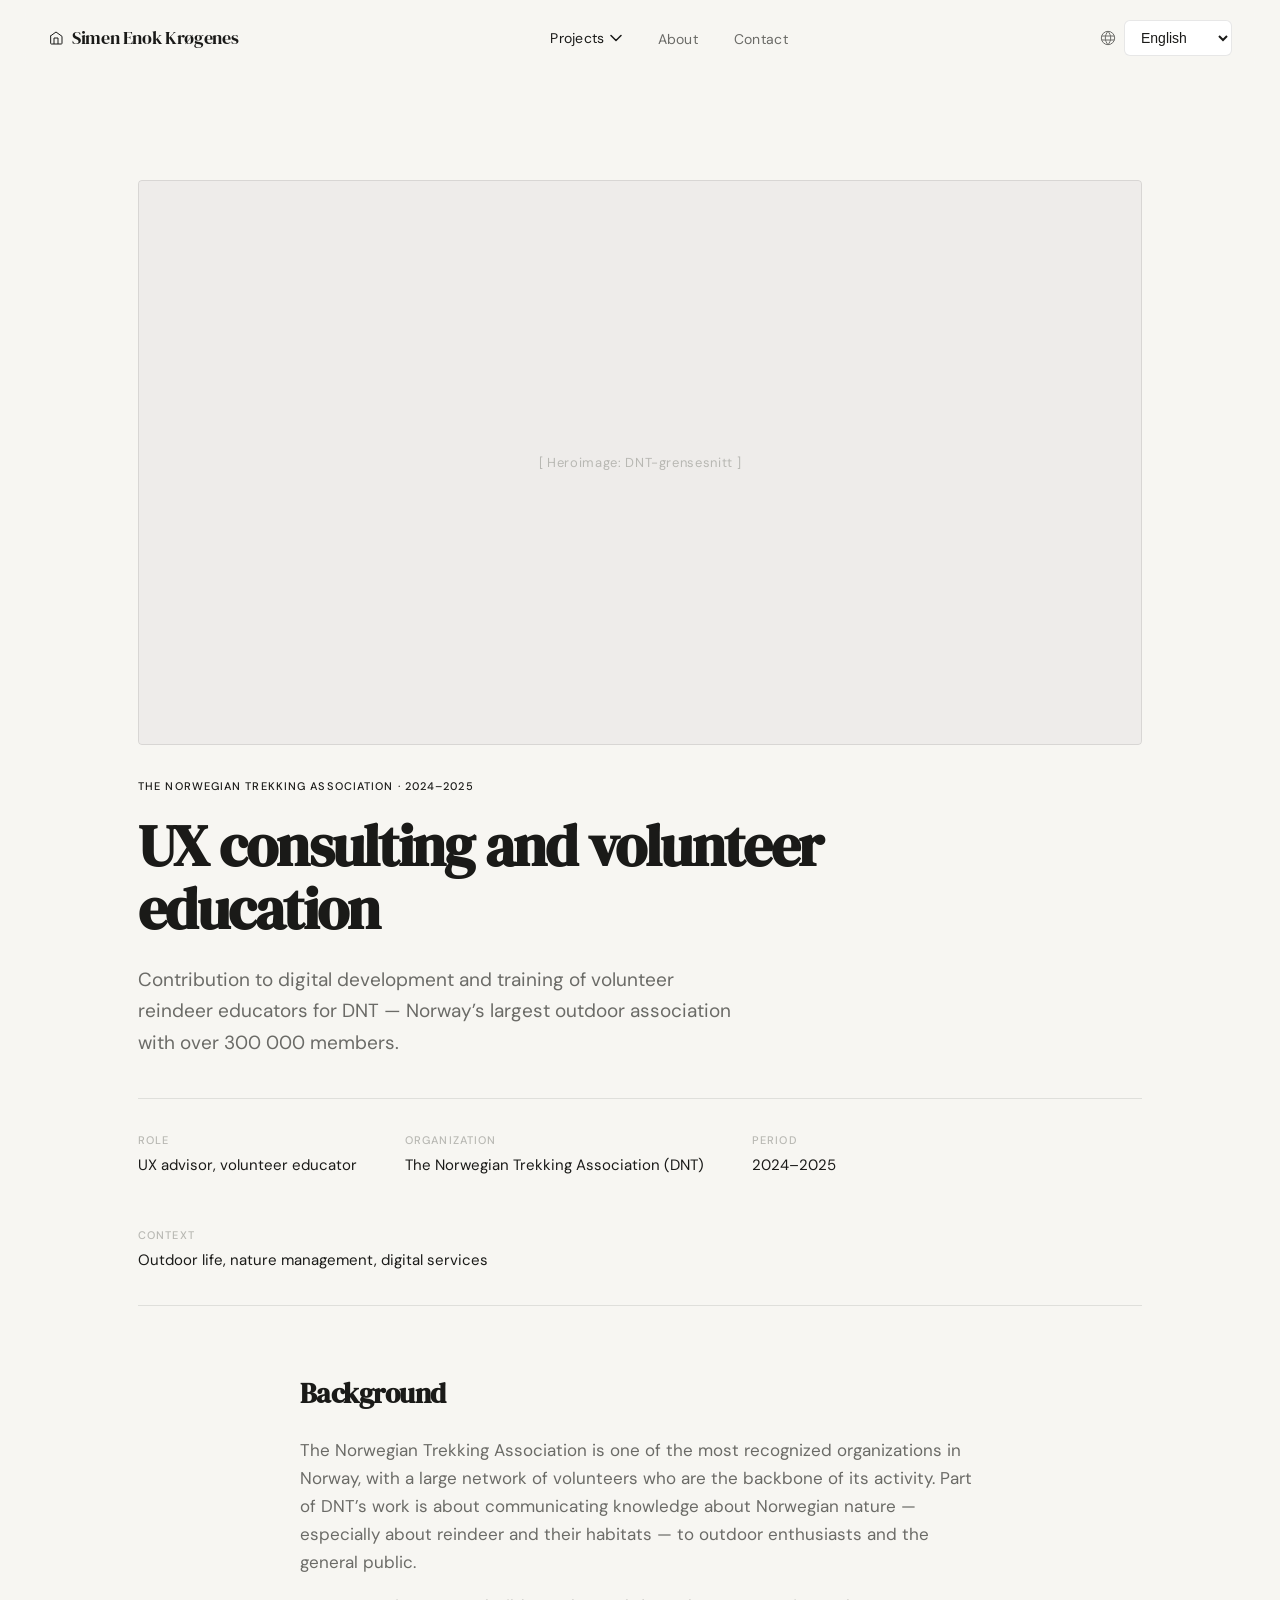
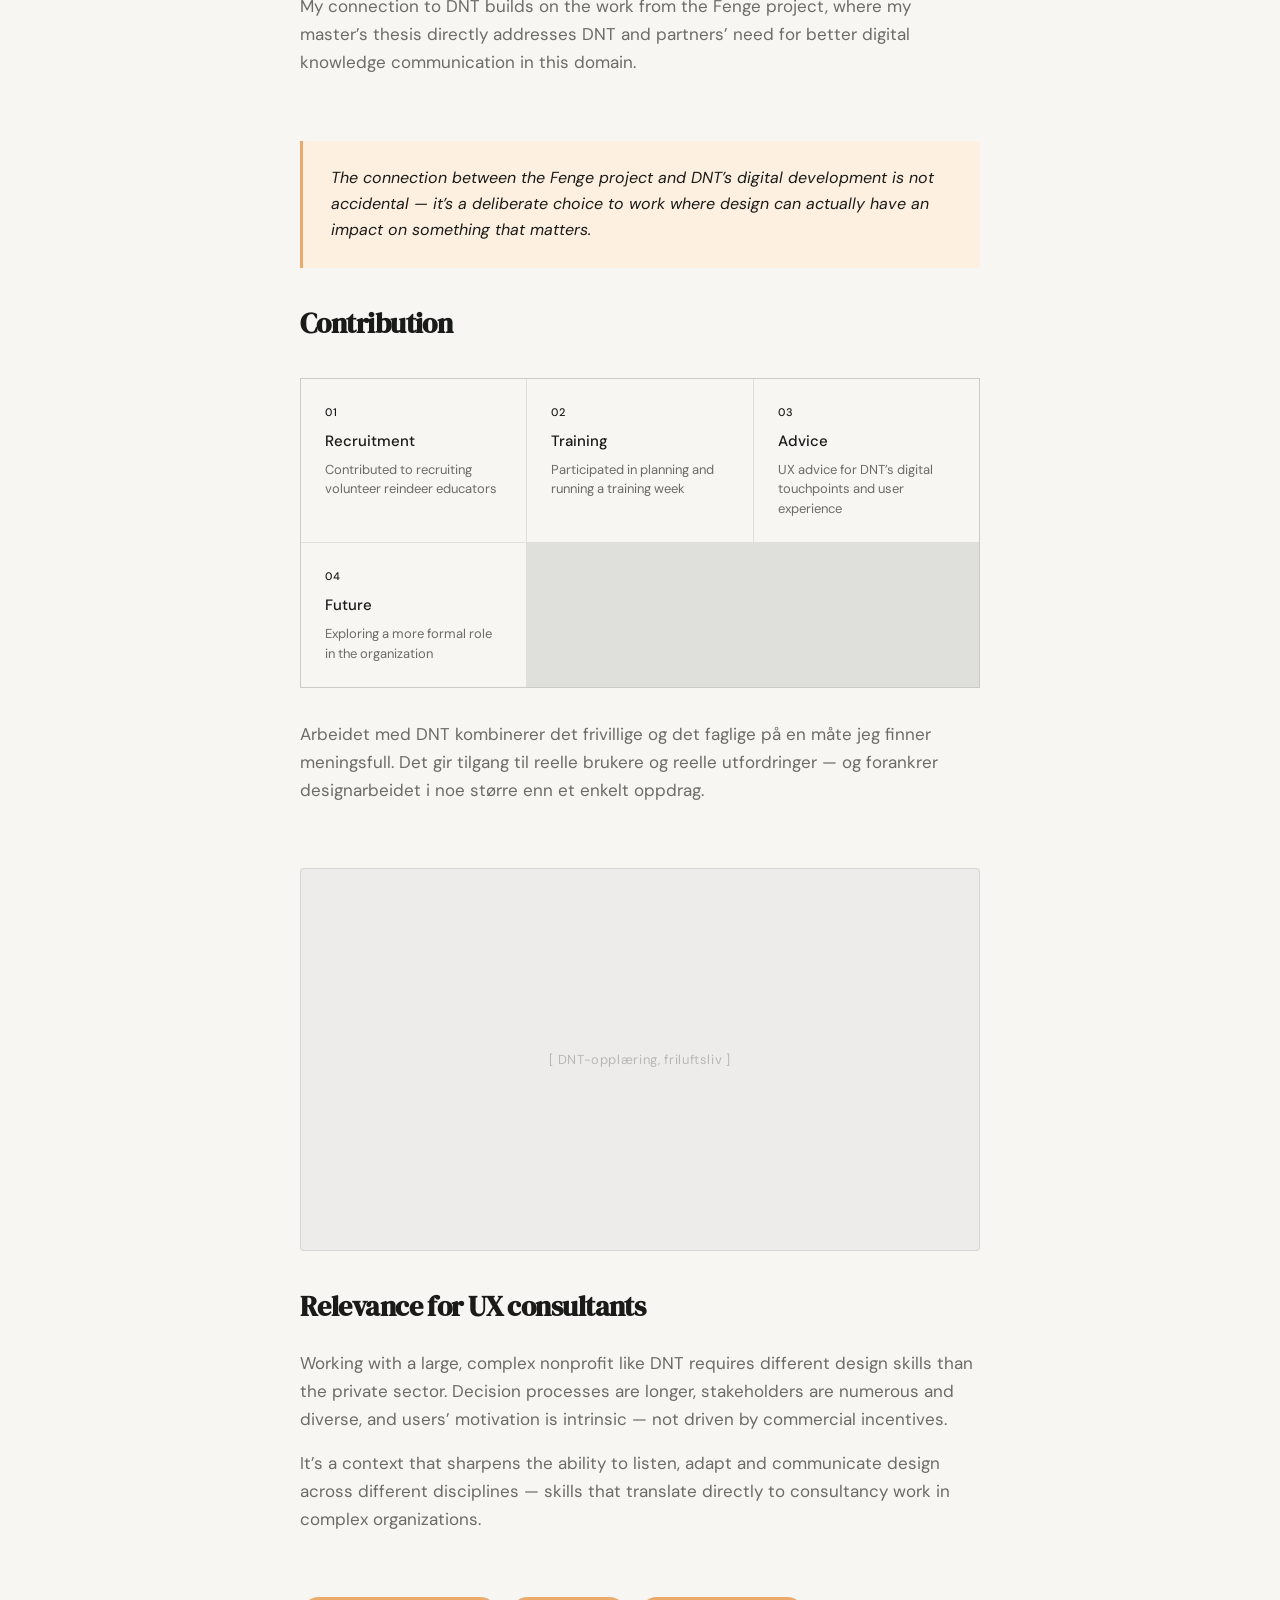
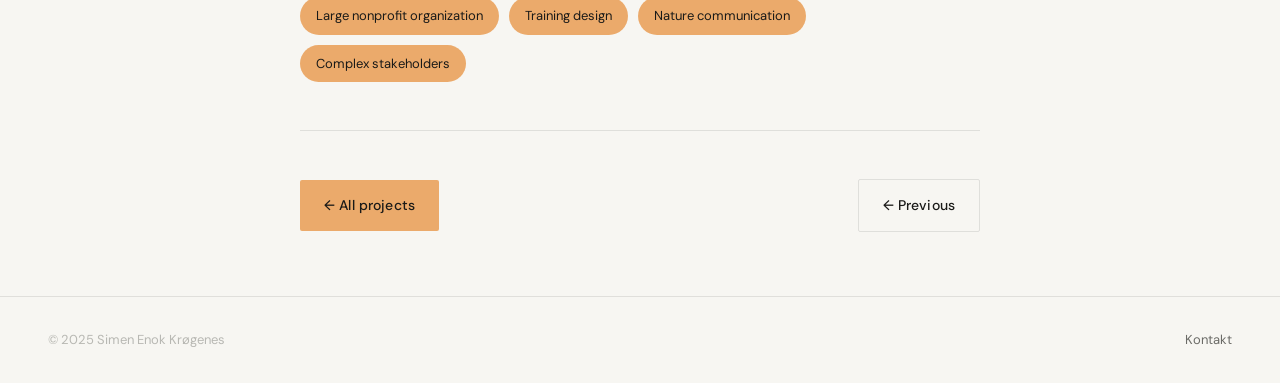
==== commit 3d81b8d6: "Restructure Fenge/Storebrand cases, fix i18n, full-width images - Complete rewrite of fenge.html and" ====
--- a/dnt.html
+++ b/dnt.html
@@ -37,11 +37,13 @@
           <span class="nav-dd-name">Storebrand</span>
           <span class="nav-dd-desc" data-i18n="nav.dd.storebrand.desc">Innsiktsarbeid og brukeropplevelse</span>
         </a>
+        <!-- DNT hidden: not active
         <a href="dnt.html" class="nav-dropdown-item" role="menuitem">
           <span class="nav-dd-tag" data-i18n="nav.dd.dnt.tag">Friluftsliv · Frivillig</span>
           <span class="nav-dd-name">DNT</span>
           <span class="nav-dd-desc" data-i18n="nav.dd.dnt.desc">UX-rådgivning og opplæring</span>
         </a>
+        -->
       </div>
     </li>
     <li><a href="om-meg.html" data-i18n="nav.about">Om meg</a></li>
--- a/style.css
+++ b/style.css
@@ -445,6 +445,12 @@
   margin: 0 auto;
 }
 
+.case-content .col figure {
+  width: calc(var(--max) - 96px);
+  max-width: calc(100vw - 96px);
+  margin-left: calc((var(--col) - min(var(--max) - 96px, 100vw - 96px)) / 2);
+}
+
 .case-section {
   margin-bottom: 64px;
 }
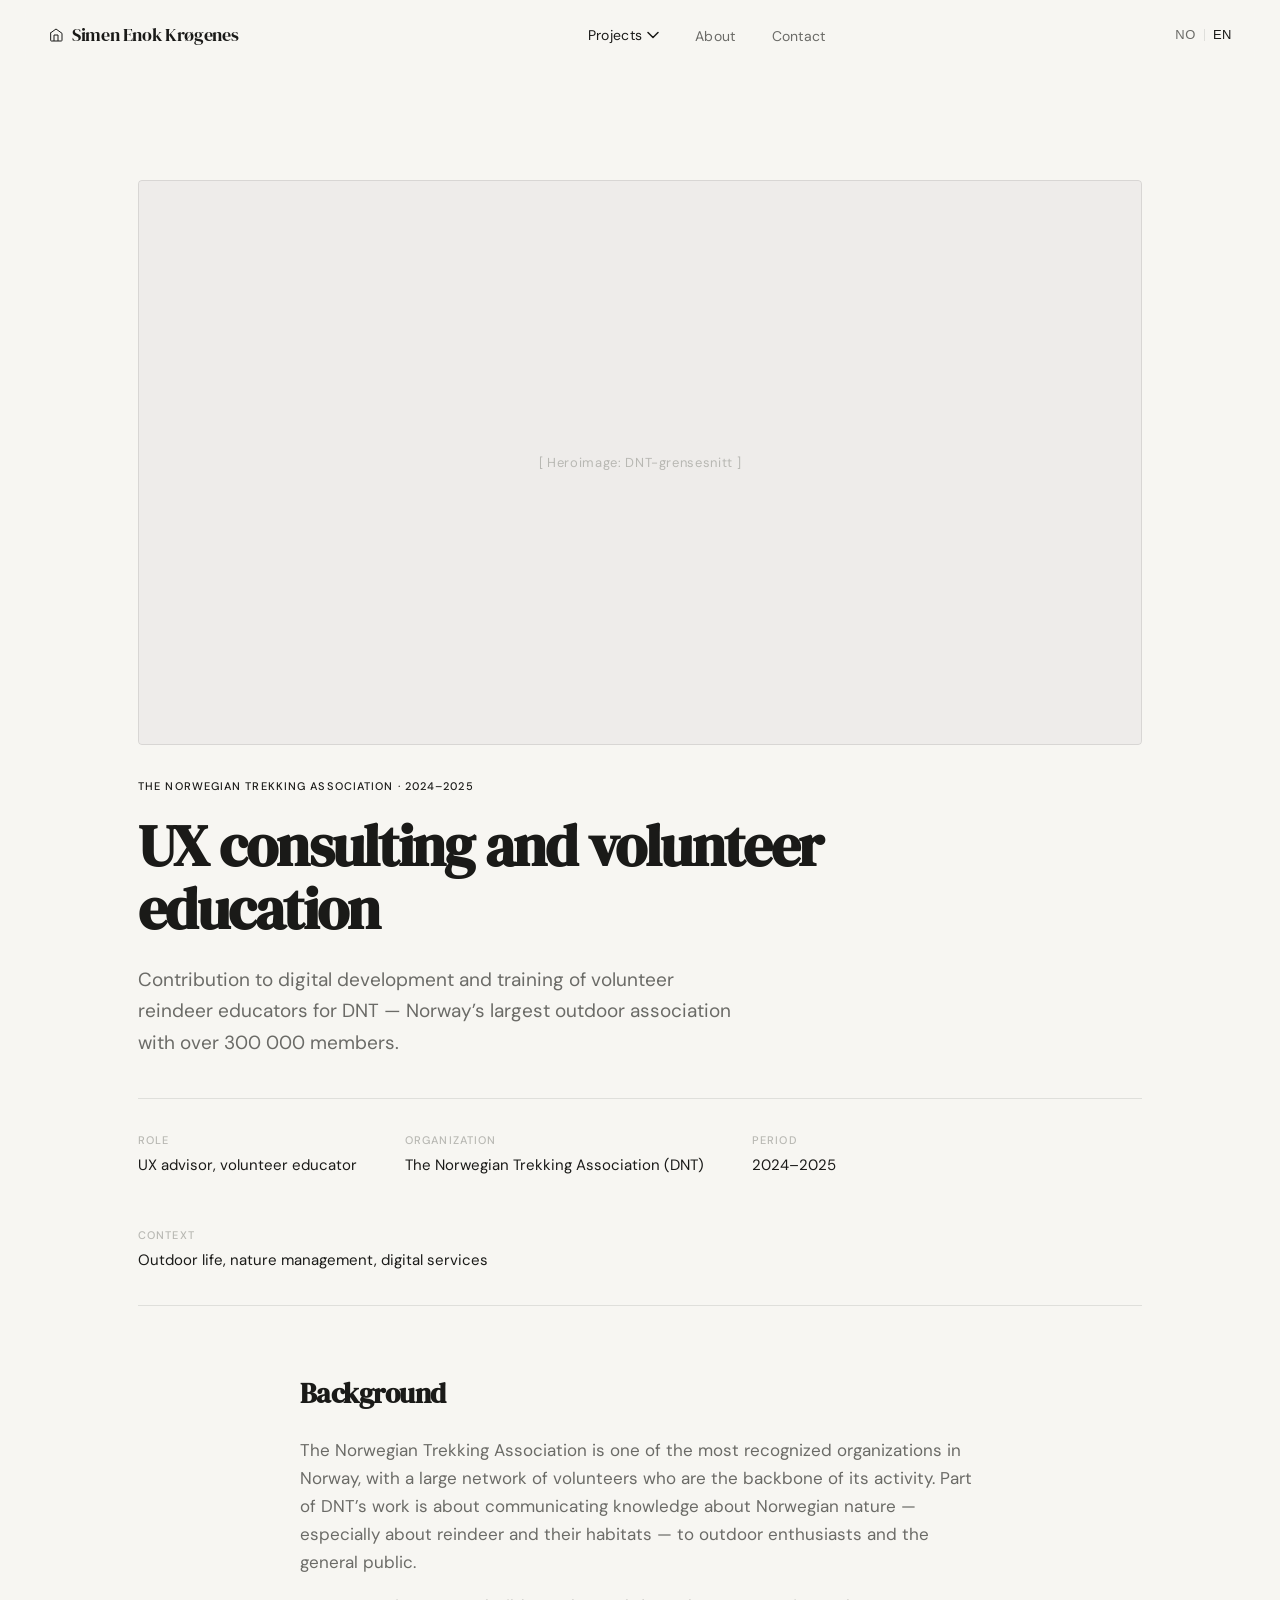
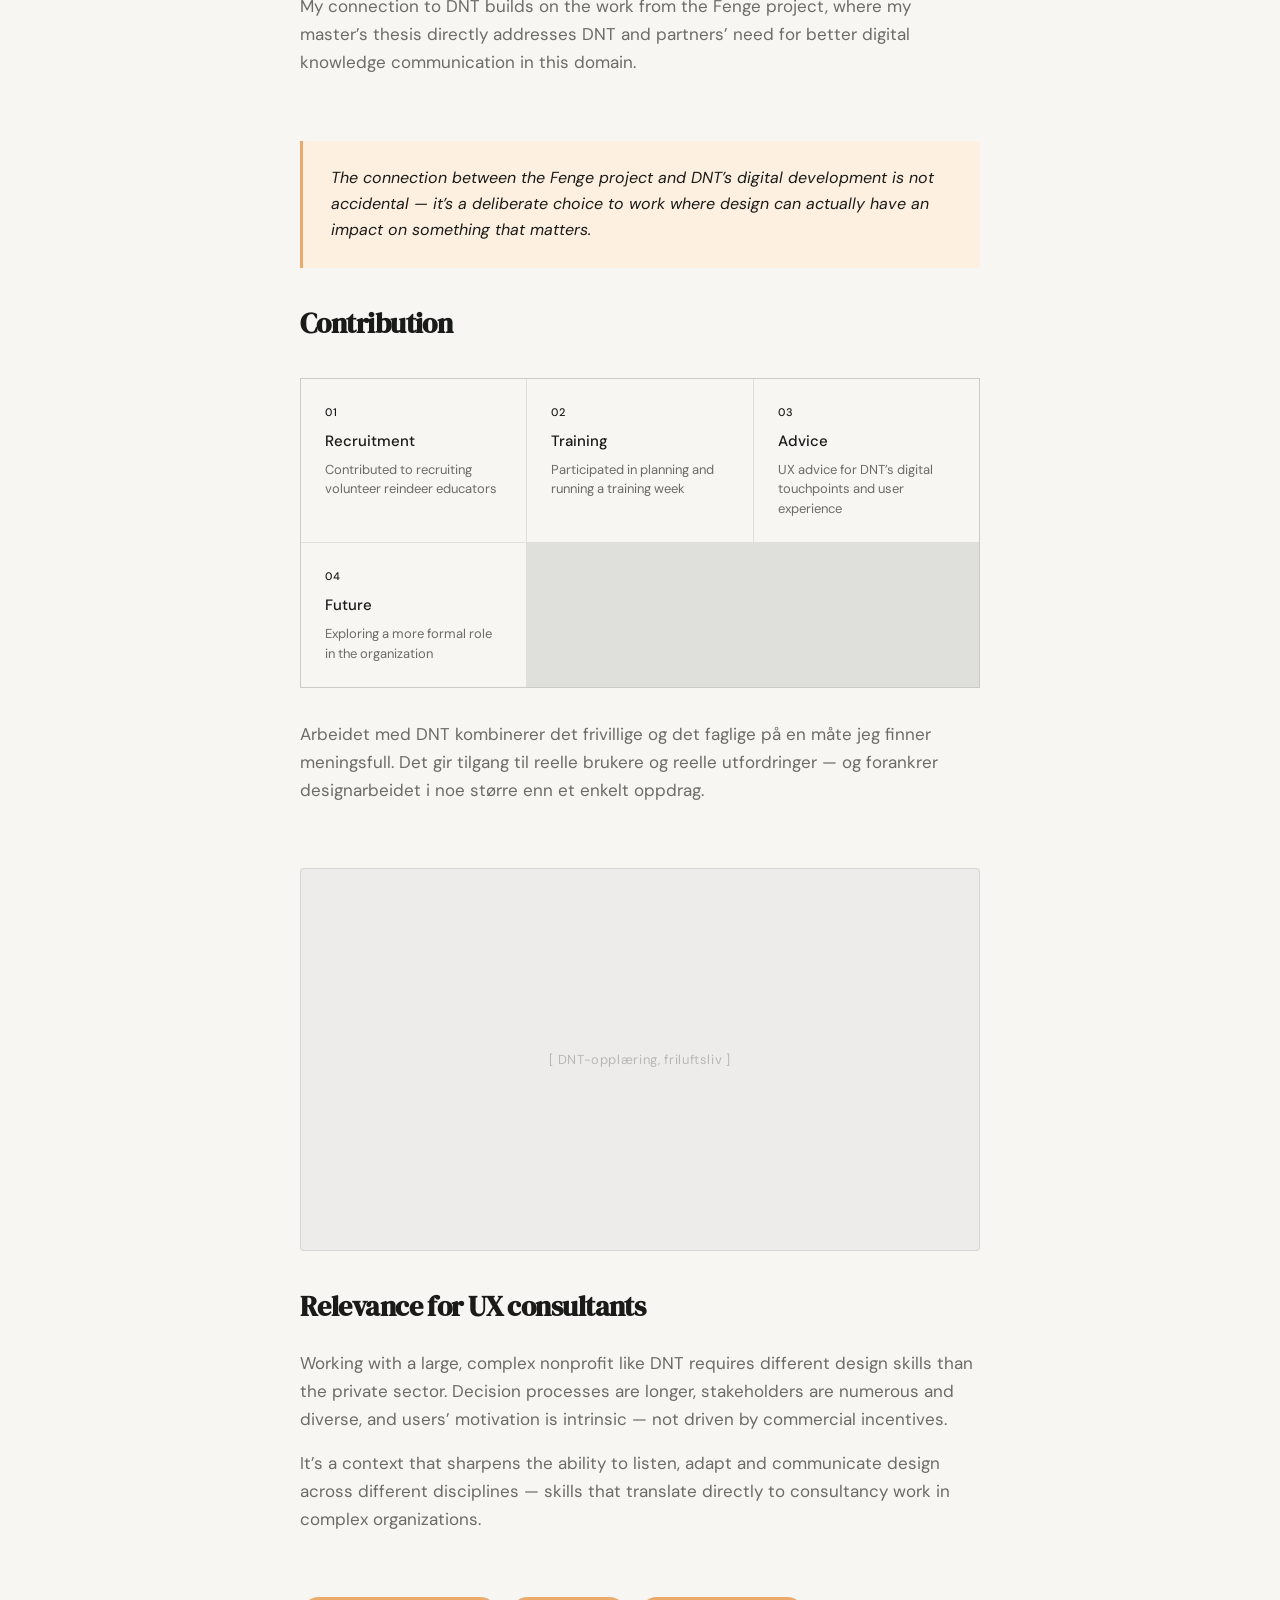
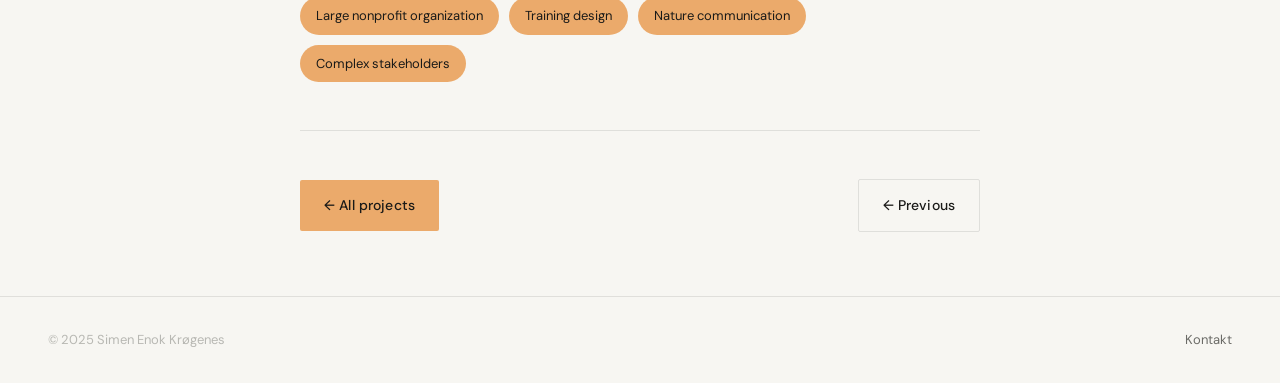
==== commit 3f12b8fb: "Replace language select dropdown with NO/EN toggle buttons Clean two-button switcher with divider, s" ====
--- a/dnt.html
+++ b/dnt.html
@@ -49,16 +49,10 @@
     <li><a href="om-meg.html" data-i18n="nav.about">Om meg</a></li>
     <li><a href="om-meg.html#kontakt" data-i18n="nav.contact">Kontakt</a></li>
   </ul>
-  <div class="nav-lang">
-    <svg width="16" height="16" viewBox="0 0 24 24" fill="none" xmlns="http://www.w3.org/2000/svg" aria-hidden="true">
-      <circle cx="12" cy="12" r="10" stroke="currentColor" stroke-width="1.5"/>
-      <path d="M12 2C9.5 5 8 8.3 8 12s1.5 7 4 10M12 2c2.5 3 4 6.3 4 10s-1.5 7-4 10" stroke="currentColor" stroke-width="1.5"/>
-      <path d="M2.5 9h19M2.5 15h19" stroke="currentColor" stroke-width="1.5"/>
-    </svg>
-    <select id="language-select" aria-label="Språk / Language">
-      <option value="no" data-i18n="lang.no">Norsk</option>
-      <option value="en" data-i18n="lang.en">English</option>
-    </select>
+  <div class="lang-switcher">
+    <button class="lang" data-lang="no">NO</button>
+    <span class="lang-divider"></span>
+    <button class="lang" data-lang="en">EN</button>
   </div>
 </nav>
 
--- a/style.css
+++ b/style.css
@@ -179,25 +179,36 @@
   line-height: 1.45;
 }
 
-.nav-lang {
+.lang-switcher {
   display: flex;
   align-items: center;
   gap: 8px;
 }
 
-.nav-lang svg {
-  color: var(--ink-muted);
-}
-
-.nav-lang select {
-  border: 1px solid var(--line);
-  border-radius: 6px;
-  padding: 8px 16px 8px 12px;
-  font-size: 14px;
-  background: white;
-  color: var(--ink);
+.lang-switcher .lang {
+  font-size: 13px;
+  font-weight: 500;
+  letter-spacing: 0.04em;
+  color: var(--ink-muted);
   cursor: pointer;
-  min-width: 108px;
+  background: none;
+  border: none;
+  padding: 0;
+  line-height: 1;
+}
+
+.lang-switcher .lang.active {
+  color: var(--ink);
+}
+
+.lang-switcher .lang:hover {
+  color: var(--ink);
+}
+
+.lang-divider {
+  width: 1px;
+  height: 12px;
+  background: var(--line);
 }
 
 .visually-hidden {
@@ -802,6 +813,22 @@
 .fade-up:nth-child(3) { animation-delay: 0.2s; }
 .fade-up:nth-child(4) { animation-delay: 0.3s; }
 
+/* RECOMMENDATIONS */
+.recommendations { padding: 64px 0 80px; }
+.rec-label { font-size: 13px; color: var(--muted); margin-bottom: 24px; letter-spacing: 0.02em; }
+.rec-scroll { overflow-x: auto; padding-bottom: 16px; scrollbar-width: thin; }
+.rec-grid {
+  display: grid;
+  grid-template-columns: repeat(3, minmax(260px, 1fr));
+  grid-template-rows: repeat(2, auto);
+  gap: 16px;
+  width: 100%;
+}
+.rec-card { border: 1px solid var(--line); border-radius: 12px; padding: 20px; min-height: 160px; display: flex; flex-direction: column; justify-content: space-between; }
+.rec-quote { font-size: 15px; line-height: 1.7; margin: 0 0 20px; color: var(--ink); flex: 1; }
+.rec-author { font-size: 13px; font-weight: 500; margin: 0; color: var(--ink); }
+.rec-role { font-size: 13px; color: var(--muted); margin: 0; }
+
 /* RESPONSIVE */
 @media (max-width: 900px) {
   nav { padding: 16px 24px; }
